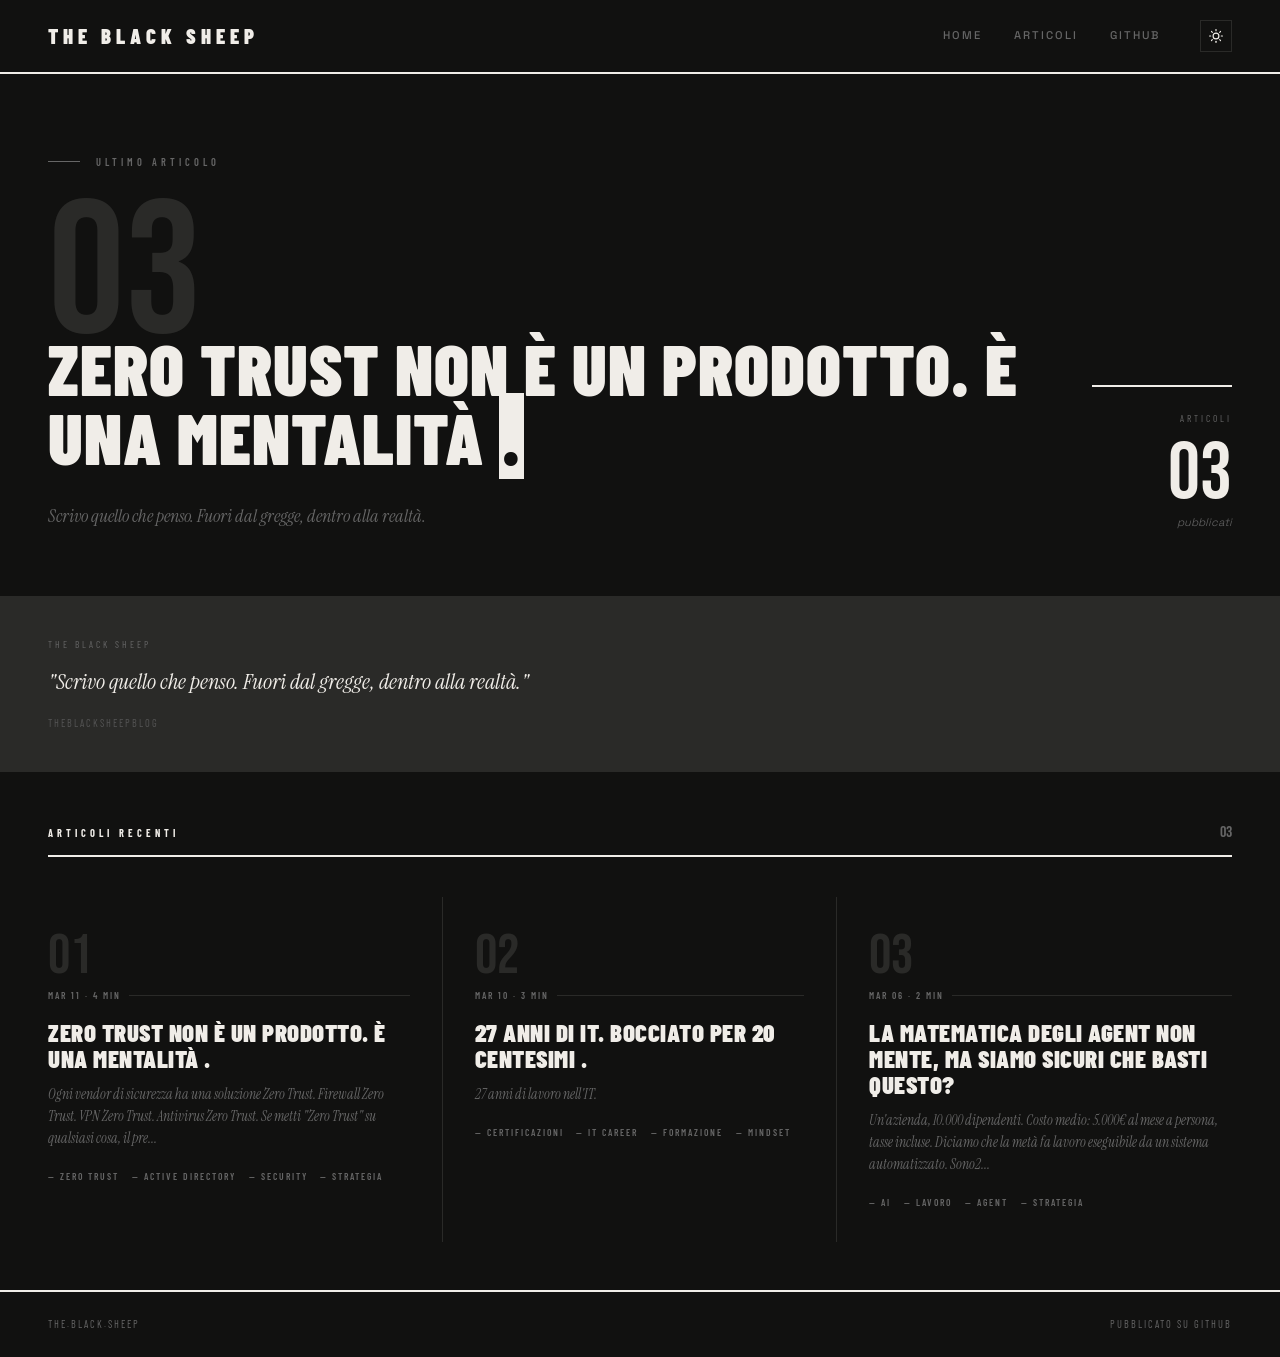
==== index.html @ e0ea6684 "Auto: aggiorna homepage e feed" ====
<!DOCTYPE html>
<html lang="it" data-theme="dark">
<head>
  <script>(function(){var t;try{t=localStorage.getItem('theme')}catch(e){}document.documentElement.dataset.theme=t||'dark'})()</script>
  <meta charset="UTF-8">
  <meta name="viewport" content="width=device-width, initial-scale=1.0">
  <title>The Black Sheep</title>
  <meta name="description" content="Scrivo quello che penso. Fuori dal gregge. IT, sicurezza, AI, lavoro.">
  <meta property="og:type" content="website">
  <meta property="og:site_name" content="The Black Sheep">
  <meta property="og:title" content="The Black Sheep">
  <meta property="og:description" content="Scrivo quello che penso. Fuori dal gregge. IT, sicurezza, AI, lavoro.">
  <meta property="og:image" content="https://theblacksheepblog.github.io/the.black.sheep/assets/favicon.png">
  <meta property="og:url" content="https://theblacksheepblog.github.io/the.black.sheep/">
  <meta name="twitter:card" content="summary_large_image">
  <meta name="twitter:title" content="The Black Sheep">
  <meta name="twitter:description" content="Scrivo quello che penso. Fuori dal gregge.">
  <link rel="icon" type="image/png" href="assets/favicon.png">
  <link rel="alternate" type="application/rss+xml" title="The Black Sheep" href="https://theblacksheepblog.github.io/the.black.sheep/feed.xml">
  <link rel="stylesheet" href="style.css">
</head>
<body>

  <nav>
    <a href="index.html" class="logo">The Black Sheep</a>
    <div class="nav-right">
      <ul class="nav-links">
        <li><a href="index.html">Home</a></li>
        <li><a href="#articoli">Articoli</a></li>
        <li><a href="https://github.com/TheBlackSheepBlog/the.black.sheep" target="_blank">GitHub</a></li>
      </ul>
      <button id="theme-toggle" aria-label="Toggle theme">
        <svg id="theme-icon-dark" viewBox="0 0 24 24"><path d="M21 12.79A9 9 0 1 1 11.21 3 7 7 0 0 0 21 12.79z"/></svg>
        <svg id="theme-icon-light" viewBox="0 0 24 24"><circle cx="12" cy="12" r="5"/><line x1="12" y1="1" x2="12" y2="3"/><line x1="12" y1="21" x2="12" y2="23"/><line x1="4.22" y1="4.22" x2="5.64" y2="5.64"/><line x1="18.36" y1="18.36" x2="19.78" y2="19.78"/><line x1="1" y1="12" x2="3" y2="12"/><line x1="21" y1="12" x2="23" y2="12"/><line x1="4.22" y1="19.78" x2="5.64" y2="18.36"/><line x1="18.36" y1="5.64" x2="19.78" y2="4.22"/></svg>
      </button>
    </div>
  </nav>

  <section class="hero">
    <div>
      <div class="hero-eyebrow">Ultimo articolo</div>
      <span class="hero-number">03</span>
      <h1 class="hero-title">Zero Trust non è un prodotto. È una mentalità <mark>.</mark></h1>
      <p class="hero-desc">Scrivo quello che penso. Fuori dal gregge, dentro alla realtà.</p>
    </div>
    <div class="hero-right">
      <div class="hero-stat-label">Articoli</div>
      <div class="hero-stat-num">03</div>
      <div class="hero-stat-sub">pubblicati</div>
    </div>
  </section>

  <div class="featured">
    <div class="featured-label">The Black Sheep</div>
    <div class="featured-quote">"Scrivo quello che penso. Fuori dal gregge, dentro alla realtà."</div>
    <div class="featured-byline">TheBlackSheepBlog</div>
  </div>

  <section class="section" id="articoli">
    <div class="section-header">
      <div class="section-title">Articoli recenti</div>
      <div class="section-count">03</div>
    </div>
    <div class="grid">
      <a class="card" href="articoli/zero-trust.html">
        <div class="card-num">01</div>
        <div class="card-date">Mar 11 · 4 min</div>
        <h3>Zero Trust non è un prodotto. È una mentalità .</h3>
        <p>Ogni vendor di sicurezza ha una soluzione Zero Trust. Firewall Zero Trust. VPN Zero Trust. Antivirus Zero Trust. Se metti "Zero Trust" su qualsiasi cosa, il pre...</p>
        <div class="tags"><span class="tag">Zero Trust</span><span class="tag">Active Directory</span><span class="tag">Security</span><span class="tag">Strategia</span></div>
      </a>
      <a class="card" href="articoli/ho-fallito-la-certificazione.html">
        <div class="card-num">02</div>
        <div class="card-date">Mar 10 · 3 min</div>
        <h3>27 anni di IT. Bocciato per 20 centesimi .</h3>
        <p>27 anni di lavoro nell'IT.</p>
        <div class="tags"><span class="tag">Certificazioni</span><span class="tag">IT Career</span><span class="tag">Formazione</span><span class="tag">Mindset</span></div>
      </a>
      <a class="card" href="articoli/la-matematica-degli-agent.html">
        <div class="card-num">03</div>
        <div class="card-date">Mar 06 · 2 min</div>
        <h3>La matematica degli agent non mente, ma siamo sicuri che basti questo?</h3>
        <p>Un'azienda, 10.000 dipendenti. Costo medio: 5.000€ al mese a persona, tasse incluse. Diciamo che la metà fa lavoro eseguibile da un sistema automatizzato. Sono2...</p>
        <div class="tags"><span class="tag">AI</span><span class="tag">Lavoro</span><span class="tag">Agent</span><span class="tag">Strategia</span></div>
      </a>
    </div>
  </section>

  <footer>
    <span>the.black.sheep</span>
    <span>pubblicato su <a href="https://github.com/TheBlackSheepBlog/the.black.sheep">github</a></span>
  </footer>

  <script>
    const toggle = document.getElementById('theme-toggle');
    const html = document.documentElement;
    toggle.addEventListener('click', () => {
      const next = html.getAttribute('data-theme') === 'dark' ? 'light' : 'dark';
      html.setAttribute('data-theme', next);
      localStorage.setItem('theme', next);
    });
    const observer = new IntersectionObserver((entries) => {
      entries.forEach((e, i) => {
        if (e.isIntersecting) setTimeout(() => e.target.classList.add('visible'), i * 120);
      });
    }, { threshold: 0.1 });
    document.querySelectorAll('.card').forEach(c => observer.observe(c));
  </script>

</body>
</html>
---- style.css ----
/* ============================================
   THE BLACK SHEEP — style.css
   Stile Editoriale Condensed
   ============================================ */

@import url('https://fonts.googleapis.com/css2?family=Bebas+Neue&family=Barlow+Condensed:wght@300;400;600;700;900&family=Space+Grotesk:wght@300;400;500;700&family=Instrument+Serif:ital@0;1&display=swap');

/* ---- Variables ---- */
:root {
  --bg:         #fafaf8;
  --bg-sec:     #f0ede8;
  --ink:        #1a1a1a;
  --ink-light:  #444;
  --ink-xlight: #d0cdc8;
  --ink-black:  #0d0d0d;
  --font-head:  'Barlow Condensed', sans-serif;
  --font-body:  'Space Grotesk', sans-serif;
  --font-serif: 'Instrument Serif', serif;
  --font-disp:  'Bebas Neue', cursive;
  --transition: 0.2s ease;
}

[data-theme="dark"] {
  --bg:         #111110;
  --bg-sec:     #1a1a18;
  --ink:        #f0ede8;
  --ink-light:  #666;
  --ink-xlight: #2a2a28;
  --ink-black:  #f0ede8;
}

/* ---- Reset ---- */
*, *::before, *::after { box-sizing: border-box; margin: 0; padding: 0; }
html { scroll-behavior: smooth; }

body {
  background: var(--bg);
  color: var(--ink);
  font-family: var(--font-body);
  font-size: 16px;
  line-height: 1.6;
  transition: background var(--transition), color var(--transition);
}

a { text-decoration: none; color: inherit; }
img { max-width: 100%; display: block; }

/* ============================================
   NAV
   ============================================ */
nav {
  display: flex;
  justify-content: space-between;
  align-items: center;
  padding: 1.2rem 3rem;
  border-bottom: 2px solid var(--ink);
  position: sticky;
  top: 0;
  background: var(--bg);
  z-index: 100;
  transition: background var(--transition), border-color var(--transition);
}

.logo {
  font-family: var(--font-head);
  font-size: 1.3rem;
  font-weight: 900;
  letter-spacing: 5px;
  text-transform: uppercase;
  color: var(--ink);
}

.nav-right {
  display: flex;
  align-items: center;
  gap: 2.5rem;
}

.nav-links {
  display: flex;
  gap: 2rem;
  list-style: none;
  font-size: 0.7rem;
  font-weight: 500;
  letter-spacing: 2px;
  text-transform: uppercase;
  color: var(--ink-light);
}

.nav-links a:hover { color: var(--ink); }

/* Theme toggle */
#theme-toggle {
  background: none;
  border: 1px solid var(--ink-xlight);
  cursor: pointer;
  padding: 0.4rem;
  display: flex;
  align-items: center;
  justify-content: center;
  width: 32px;
  height: 32px;
  transition: border-color var(--transition);
}

#theme-toggle:hover { border-color: var(--ink); }

#theme-toggle svg {
  width: 14px;
  height: 14px;
  stroke: var(--ink);
  fill: none;
  stroke-width: 2;
  stroke-linecap: round;
  stroke-linejoin: round;
}

[data-theme="dark"]  #theme-icon-dark  { display: none; }
[data-theme="light"] #theme-icon-light { display: none; }

/* ============================================
   HERO (homepage)
   ============================================ */
.hero {
  padding: 5rem 3rem 4rem;
  border-bottom: 1px solid var(--ink-xlight);
  display: grid;
  grid-template-columns: 1fr auto;
  gap: 4rem;
  align-items: end;
}

.hero-eyebrow {
  font-family: var(--font-head);
  font-size: 0.65rem;
  font-weight: 600;
  letter-spacing: 4px;
  text-transform: uppercase;
  color: var(--ink-light);
  margin-bottom: 1.5rem;
  display: flex;
  align-items: center;
  gap: 1rem;
}

.hero-eyebrow::before {
  content: '';
  display: block;
  width: 2rem;
  height: 1px;
  background: var(--ink-light);
}

.hero-number {
  font-family: var(--font-disp);
  font-size: 12rem;
  line-height: 0.85;
  color: var(--ink-xlight);
  margin-bottom: -1.5rem;
  display: block;
  user-select: none;
}

.hero-title {
  font-family: var(--font-head);
  font-size: 4.5rem;
  font-weight: 900;
  line-height: 0.95;
  text-transform: uppercase;
  letter-spacing: 1px;
  margin-bottom: 2rem;
}

.hero-title mark {
  background: var(--ink);
  color: var(--bg);
  padding: 0 0.2rem;
}

.hero-desc {
  font-family: var(--font-serif);
  font-style: italic;
  font-size: 1.1rem;
  color: var(--ink-light);
  line-height: 1.7;
  max-width: 480px;
}

.hero-right {
  text-align: right;
  border-top: 2px solid var(--ink);
  padding-top: 1.5rem;
  min-width: 140px;
}

.hero-stat-label {
  font-family: var(--font-head);
  font-size: 0.6rem;
  letter-spacing: 3px;
  text-transform: uppercase;
  color: var(--ink-light);
  margin-bottom: 0.5rem;
}

.hero-stat-num {
  font-family: var(--font-disp);
  font-size: 5rem;
  line-height: 1;
}

.hero-stat-sub {
  font-size: 0.7rem;
  font-weight: 300;
  color: var(--ink-light);
  font-style: italic;
}

/* ============================================
   FEATURED STRIP
   ============================================ */
.featured {
  background: var(--ink-black);
  color: var(--bg);
  padding: 2.5rem 3rem;
}

[data-theme="dark"] .featured {
  background: var(--ink-xlight);
  color: var(--ink);
}

.featured-label {
  font-family: var(--font-head);
  font-size: 0.6rem;
  letter-spacing: 3px;
  text-transform: uppercase;
  color: #666;
  margin-bottom: 0.8rem;
}

.featured-quote {
  font-family: var(--font-serif);
  font-style: italic;
  font-size: 1.4rem;
  line-height: 1.5;
  max-width: 600px;
}

.featured-byline {
  font-family: var(--font-head);
  font-size: 0.65rem;
  letter-spacing: 2px;
  text-transform: uppercase;
  color: #555;
  margin-top: 1rem;
}

/* ============================================
   SECTION / GRID / CARDS
   ============================================ */
.section {
  padding: 3rem;
}

.section-header {
  display: flex;
  justify-content: space-between;
  align-items: baseline;
  border-bottom: 2px solid var(--ink);
  padding-bottom: 0.6rem;
  margin-bottom: 2.5rem;
}

.section-title {
  font-family: var(--font-head);
  font-size: 0.65rem;
  font-weight: 700;
  letter-spacing: 4px;
  text-transform: uppercase;
}

.section-count {
  font-family: var(--font-disp);
  font-size: 1rem;
  color: var(--ink-light);
}

.grid {
  display: grid;
  grid-template-columns: repeat(3, 1fr);
}

.card {
  padding: 2rem 2rem 2rem 0;
  border-right: 1px solid var(--ink-xlight);
  display: block;
  transition: background var(--transition);
  opacity: 0;
  transform: translateY(16px);
  transition: opacity 0.4s ease, transform 0.4s ease, background 0.2s;
}

.card.visible {
  opacity: 1;
  transform: translateY(0);
}

.card:first-child { padding-left: 0; }
.card:last-child { border-right: none; padding-right: 0; }
.card:not(:first-child) { padding-left: 2rem; }
.card:hover { background: var(--bg-sec); }

.card-num {
  font-family: var(--font-disp);
  font-size: 3.5rem;
  line-height: 1;
  color: var(--ink-xlight);
  margin-bottom: 0.2rem;
  user-select: none;
}

.card-date {
  font-family: var(--font-head);
  font-size: 0.6rem;
  font-weight: 600;
  letter-spacing: 2px;
  text-transform: uppercase;
  color: var(--ink-light);
  margin-bottom: 1rem;
  display: flex;
  align-items: center;
  gap: 0.5rem;
}

.card-date::after {
  content: '';
  flex: 1;
  height: 1px;
  background: var(--ink-xlight);
}

.card h3 {
  font-family: var(--font-head);
  font-size: 1.55rem;
  font-weight: 900;
  text-transform: uppercase;
  letter-spacing: 0.5px;
  line-height: 1.05;
  color: var(--ink);
  margin-bottom: 0.8rem;
}

.card p {
  font-family: var(--font-serif);
  font-style: italic;
  font-size: 0.85rem;
  color: var(--ink-light);
  line-height: 1.6;
  margin-bottom: 1.2rem;
}

.tags {
  display: flex;
  flex-wrap: wrap;
  gap: 0.8rem;
}

.tag {
  font-family: var(--font-head);
  font-size: 0.6rem;
  font-weight: 600;
  letter-spacing: 2px;
  text-transform: uppercase;
  color: var(--ink-light);
}

.tag::before { content: '— '; }

/* ============================================
   ARTICLE PAGE
   ============================================ */
.article-header {
  padding: 5rem 3rem 3rem;
  border-bottom: 1px solid var(--ink-xlight);
  max-width: 860px;
  margin: 0 auto;
}

.article-meta {
  font-family: var(--font-head);
  font-size: 0.6rem;
  letter-spacing: 3px;
  text-transform: uppercase;
  color: var(--ink-light);
  margin-bottom: 1.5rem;
  display: flex;
  align-items: center;
  gap: 1rem;
}

.article-meta::before {
  content: '';
  display: block;
  width: 2rem;
  height: 1px;
  background: var(--ink-light);
}

.article-page-title {
  font-family: var(--font-head);
  font-size: 3.8rem;
  font-weight: 900;
  line-height: 0.95;
  text-transform: uppercase;
  letter-spacing: 1px;
  margin-bottom: 1.5rem;
}

.article-page-title .accent {
  background: var(--ink);
  color: var(--bg);
  padding: 0 0.2rem;
}

.article-cover {
  width: 100%;
  max-height: 420px;
  object-fit: cover;
  border-top: 1px solid var(--ink-xlight);
  border-bottom: 1px solid var(--ink-xlight);
}

.article-content {
  max-width: 680px;
  margin: 0 auto;
  padding: 3rem 3rem 5rem;
}

.article-content p {
  font-family: var(--font-serif);
  font-size: 1.05rem;
  line-height: 1.85;
  color: var(--ink);
  margin-bottom: 1.4rem;
}

.article-content h2 {
  font-family: var(--font-head);
  font-size: 1.8rem;
  font-weight: 900;
  text-transform: uppercase;
  letter-spacing: 1px;
  border-top: 2px solid var(--ink);
  padding-top: 1.5rem;
  margin: 3rem 0 1.2rem;
}

.article-content h3 {
  font-family: var(--font-head);
  font-size: 1.1rem;
  font-weight: 700;
  text-transform: uppercase;
  letter-spacing: 1px;
  color: var(--ink-light);
  margin: 2rem 0 0.8rem;
}

.article-content blockquote {
  font-family: var(--font-serif);
  font-style: italic;
  font-size: 1.3rem;
  line-height: 1.5;
  border-left: 3px solid var(--ink);
  padding: 0.5rem 0 0.5rem 1.5rem;
  margin: 2rem 0;
  color: var(--ink);
}

.article-content code {
  font-family: 'Courier New', monospace;
  font-size: 0.82rem;
  background: var(--bg-sec);
  padding: 0.1rem 0.4rem;
  border: 1px solid var(--ink-xlight);
}

.article-content pre {
  background: var(--ink-black);
  color: #f0ede8;
  padding: 1.5rem;
  overflow-x: auto;
  margin: 1.5rem 0;
  font-size: 0.8rem;
  line-height: 1.7;
  border-left: 3px solid var(--ink);
}

[data-theme="dark"] .article-content pre {
  background: #0a0a09;
  border-color: var(--ink-xlight);
}

.article-content pre code {
  background: none;
  border: none;
  padding: 0;
  color: inherit;
}

.article-content ul, .article-content ol {
  padding-left: 1.5rem;
  margin-bottom: 1.4rem;
}

.article-content li {
  font-family: var(--font-serif);
  font-size: 1rem;
  line-height: 1.8;
  margin-bottom: 0.4rem;
}

/* ============================================
   BOXES
   ============================================ */
.insight-box {
  border: 1px solid var(--ink-xlight);
  border-left: 3px solid var(--ink);
  padding: 1.2rem 1.5rem;
  margin: 1.5rem 0;
  background: var(--bg-sec);
}

.insight-box p { margin: 0; font-style: normal !important; }

.warning-box {
  border: 1px solid var(--ink-xlight);
  border-left: 3px solid #c0392b;
  padding: 1.2rem 1.5rem;
  margin: 1.5rem 0;
  background: var(--bg-sec);
}

.warning-box p { margin: 0; font-style: normal !important; }

.conclusion-box {
  border-top: 2px solid var(--ink);
  border-bottom: 2px solid var(--ink);
  padding: 2rem 0;
  margin: 3rem 0;
  text-align: center;
}

.conclusion-box .quote {
  font-family: var(--font-head);
  font-size: 1.8rem;
  font-weight: 900;
  text-transform: uppercase;
  letter-spacing: 1px;
  line-height: 1.1;
}

/* ============================================
   EXTRA COMPONENTS
   ============================================ */

/* Stats Row */
.stats-row {
  display: grid;
  grid-template-columns: repeat(auto-fit, minmax(130px, 1fr));
  gap: 0;
  border: 1px solid var(--ink-xlight);
  margin: 2rem 0;
}

.stat-card {
  padding: 1.5rem 1.2rem;
  text-align: center;
  border-right: 1px solid var(--ink-xlight);
}

.stat-card:last-child { border-right: none; }

.stat-number {
  font-family: var(--font-disp);
  font-size: 2.5rem;
  line-height: 1;
  color: var(--ink);
}

.stat-label {
  font-family: var(--font-head);
  font-size: 0.6rem;
  letter-spacing: 2px;
  text-transform: uppercase;
  color: var(--ink-light);
  margin-top: 0.4rem;
}

/* Pipeline Steps */
.pipeline-steps {
  display: grid;
  grid-template-columns: repeat(auto-fit, minmax(150px, 1fr));
  gap: 1px;
  background: var(--ink-xlight);
  border: 1px solid var(--ink-xlight);
  margin: 1.5rem 0;
}

.pipeline-step {
  background: var(--bg);
  padding: 1.5rem 1.2rem;
  text-align: center;
}

.step-num {
  font-family: var(--font-disp);
  font-size: 2.5rem;
  line-height: 1;
  color: var(--ink-xlight);
}

.step-name {
  font-family: var(--font-head);
  font-size: 0.9rem;
  font-weight: 700;
  text-transform: uppercase;
  letter-spacing: 1px;
  margin-top: 0.5rem;
  color: var(--ink);
}

.step-detail {
  font-size: 0.78rem;
  color: var(--ink-light);
  margin-top: 0.4rem;
  line-height: 1.5;
  font-family: var(--font-serif);
  font-style: italic;
}

/* Strategy Table */
.strategy-table {
  width: 100%;
  border-collapse: collapse;
  font-size: 0.85rem;
  margin: 1.5rem 0;
  border: 1px solid var(--ink-xlight);
}

.strategy-table th {
  background: var(--ink);
  color: var(--bg);
  padding: 0.8rem 1rem;
  text-align: left;
  font-family: var(--font-head);
  font-size: 0.65rem;
  text-transform: uppercase;
  letter-spacing: 3px;
  font-weight: 700;
}

.strategy-table td {
  padding: 0.8rem 1rem;
  border-bottom: 1px solid var(--ink-xlight);
  line-height: 1.5;
  font-family: var(--font-serif);
}

.strategy-table tr:hover td { background: var(--bg-sec); }

/* Two Cols */
.two-cols {
  display: grid;
  grid-template-columns: 1fr 1fr;
  gap: 0;
  border: 1px solid var(--ink-xlight);
  margin: 1.5rem 0;
}

.col-side { padding: 1.5rem; }
.col-left { border-right: 1px solid var(--ink-xlight); }

.col-side-title {
  font-family: var(--font-head);
  font-size: 0.7rem;
  font-weight: 700;
  text-transform: uppercase;
  letter-spacing: 2px;
  margin-bottom: 1rem;
  padding-bottom: 0.5rem;
  border-bottom: 1px solid var(--ink-xlight);
}

.col-side p {
  font-family: var(--font-serif) !important;
  font-size: 0.88rem !important;
  line-height: 1.7 !important;
  margin: 0.4rem 0 !important;
}

/* Code Block */
.code-block {
  background: #0d0d0d;
  border: 1px solid var(--ink-xlight);
  border-left: 3px solid var(--ink);
  margin: 1.5rem 0;
  overflow-x: auto;
  font-family: 'Courier New', monospace;
  font-size: 0.78rem;
  line-height: 1.7;
  color: #c8c8d8;
  position: relative;
}

.code-block::before {
  content: attr(data-lang);
  position: absolute;
  top: 0.5rem;
  right: 0.8rem;
  font-size: 0.6rem;
  color: #555;
  text-transform: uppercase;
  letter-spacing: 2px;
  font-family: 'Barlow Condensed', sans-serif;
}

.code-block table { border-collapse: collapse; width: 100%; }
.code-block td { padding: 0; vertical-align: top; border: none; }
.code-block td:hover { background: none; }
.code-block .ln {
  width: 3em;
  padding: 0.2em 0.8em;
  text-align: right;
  color: #333;
  user-select: none;
  border-right: 1px solid #1a1a1a;
  background: #080808;
  font-size: 0.7rem;
}
.code-block .code { padding: 0.2em 0 0.2em 1em; white-space: pre; }
.code-block .code-wrap { padding: 0.8rem 0; }

/* syntax */
.ck { color: #888; }
.cs { color: #d4d4d4; }
.cn { color: #aaa; }
.cc { color: #444; }
.cf { color: #bbb; }
.cv { color: #ccc; }

/* Section Number */
.section-number {
  display: block;
  font-family: var(--font-head);
  font-size: 0.6rem;
  letter-spacing: 3px;
  text-transform: uppercase;
  color: var(--ink-light);
  margin-bottom: 1rem;
}

/* Fade in */
.fade-in {
  opacity: 0;
  transform: translateY(12px);
  transition: opacity 0.5s ease, transform 0.5s ease;
}
.fade-in.visible { opacity: 1; transform: translateY(0); }

/* ============================================
   FOOTER
   ============================================ */
footer {
  border-top: 2px solid var(--ink);
  padding: 1.5rem 3rem;
  display: flex;
  justify-content: space-between;
  align-items: center;
  font-family: var(--font-head);
  font-size: 0.65rem;
  letter-spacing: 2px;
  text-transform: uppercase;
  color: var(--ink-light);
}

footer a { color: var(--ink-light); }
footer a:hover { color: var(--ink); }

/* ============================================
   RESPONSIVE
   ============================================ */
@media (max-width: 900px) {
  nav, .section, footer { padding: 1.2rem 1.5rem; }
  .hero { padding: 3rem 1.5rem 2rem; grid-template-columns: 1fr; gap: 2rem; }
  .hero-number { font-size: 6rem; }
  .hero-title { font-size: 2.8rem; }
  .hero-right { display: none; }
  .featured { padding: 2rem 1.5rem; }
  .grid { grid-template-columns: 1fr; }
  .card { border-right: none; border-bottom: 1px solid var(--ink-xlight); padding: 1.5rem 0 !important; }
  .article-header { padding: 3rem 1.5rem 2rem; }
  .article-page-title { font-size: 2.4rem; }
  .article-content { padding: 2rem 1.5rem 4rem; }
  .two-cols { grid-template-columns: 1fr; }
  .col-left { border-right: none; border-bottom: 1px solid var(--ink-xlight); }
  .pipeline-steps { grid-template-columns: 1fr 1fr; }
  .stats-row { grid-template-columns: 1fr 1fr; }
}
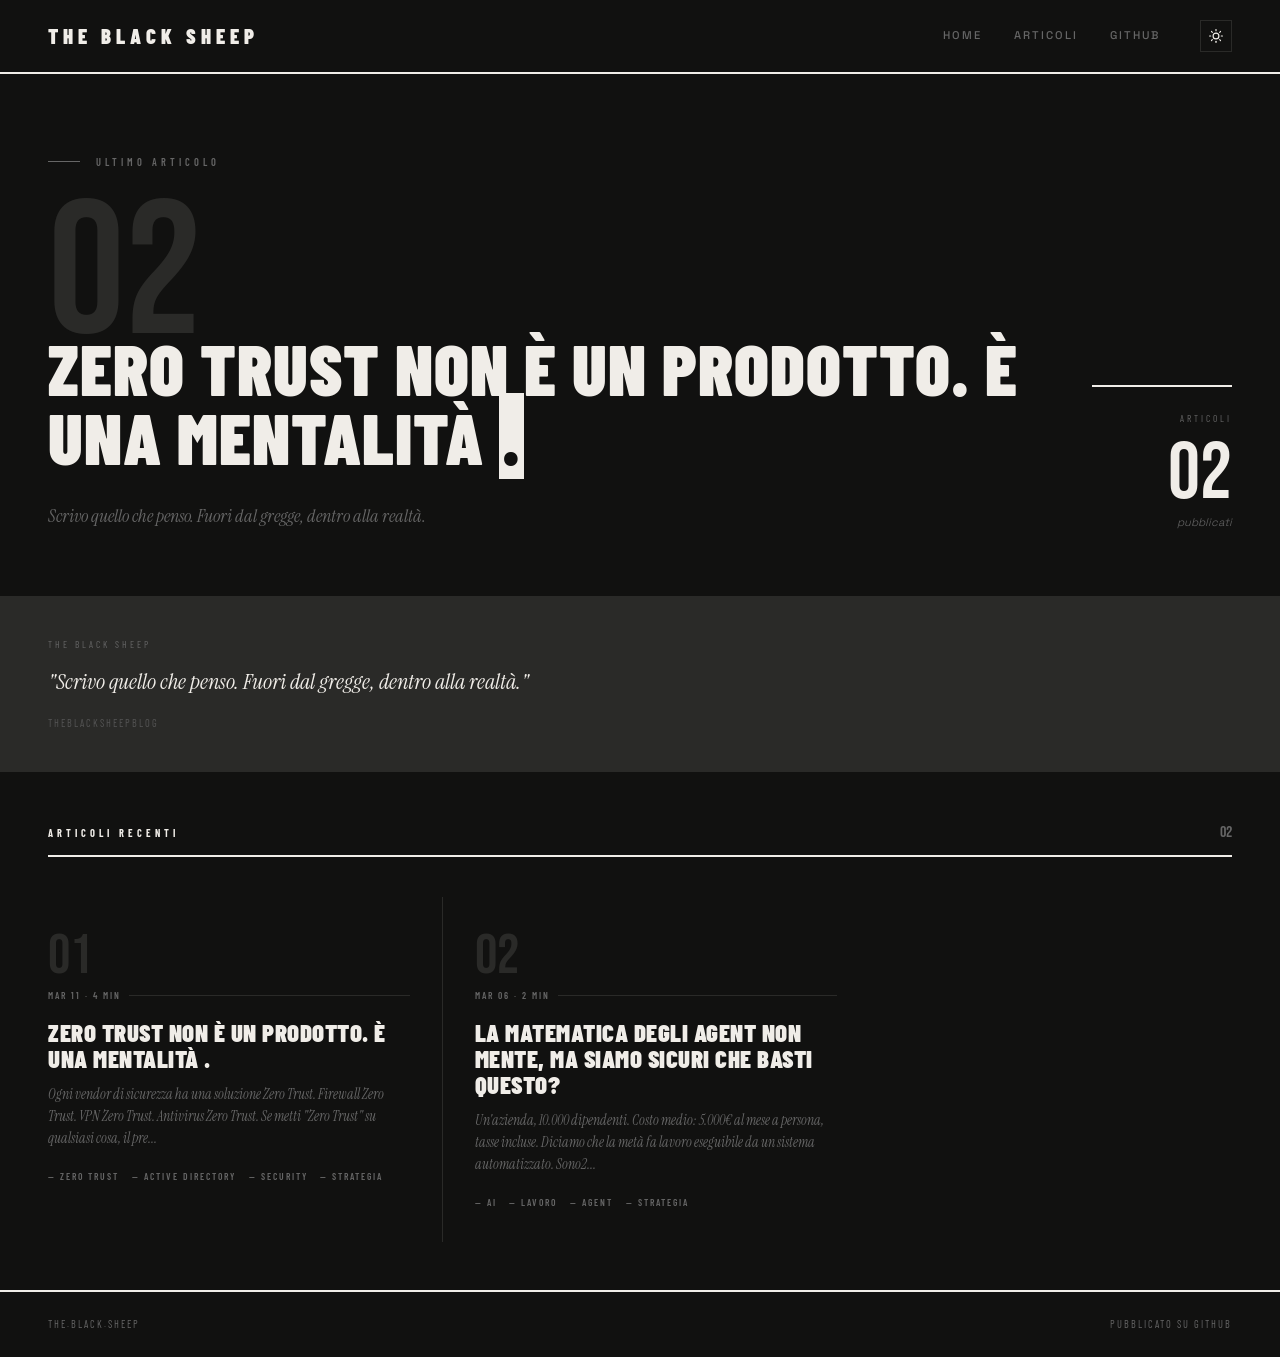
==== commit df4b9467: "Auto: aggiorna homepage e feed" ====
--- a/index.html
+++ b/index.html
@@ -39,13 +39,13 @@
   <section class="hero">
     <div>
       <div class="hero-eyebrow">Ultimo articolo</div>
-      <span class="hero-number">03</span>
+      <span class="hero-number">02</span>
       <h1 class="hero-title">Zero Trust non è un prodotto. È una mentalità <mark>.</mark></h1>
       <p class="hero-desc">Scrivo quello che penso. Fuori dal gregge, dentro alla realtà.</p>
     </div>
     <div class="hero-right">
       <div class="hero-stat-label">Articoli</div>
-      <div class="hero-stat-num">03</div>
+      <div class="hero-stat-num">02</div>
       <div class="hero-stat-sub">pubblicati</div>
     </div>
   </section>
@@ -59,7 +59,7 @@
   <section class="section" id="articoli">
     <div class="section-header">
       <div class="section-title">Articoli recenti</div>
-      <div class="section-count">03</div>
+      <div class="section-count">02</div>
     </div>
     <div class="grid">
       <a class="card" href="articoli/zero-trust.html">
@@ -69,15 +69,8 @@
         <p>Ogni vendor di sicurezza ha una soluzione Zero Trust. Firewall Zero Trust. VPN Zero Trust. Antivirus Zero Trust. Se metti "Zero Trust" su qualsiasi cosa, il pre...</p>
         <div class="tags"><span class="tag">Zero Trust</span><span class="tag">Active Directory</span><span class="tag">Security</span><span class="tag">Strategia</span></div>
       </a>
-      <a class="card" href="articoli/ho-fallito-la-certificazione.html">
+      <a class="card" href="articoli/la-matematica-degli-agent.html">
         <div class="card-num">02</div>
-        <div class="card-date">Mar 10 · 3 min</div>
-        <h3>27 anni di IT. Bocciato per 20 centesimi .</h3>
-        <p>27 anni di lavoro nell'IT.</p>
-        <div class="tags"><span class="tag">Certificazioni</span><span class="tag">IT Career</span><span class="tag">Formazione</span><span class="tag">Mindset</span></div>
-      </a>
-      <a class="card" href="articoli/la-matematica-degli-agent.html">
-        <div class="card-num">03</div>
         <div class="card-date">Mar 06 · 2 min</div>
         <h3>La matematica degli agent non mente, ma siamo sicuri che basti questo?</h3>
         <p>Un'azienda, 10.000 dipendenti. Costo medio: 5.000€ al mese a persona, tasse incluse. Diciamo che la metà fa lavoro eseguibile da un sistema automatizzato. Sono2...</p>
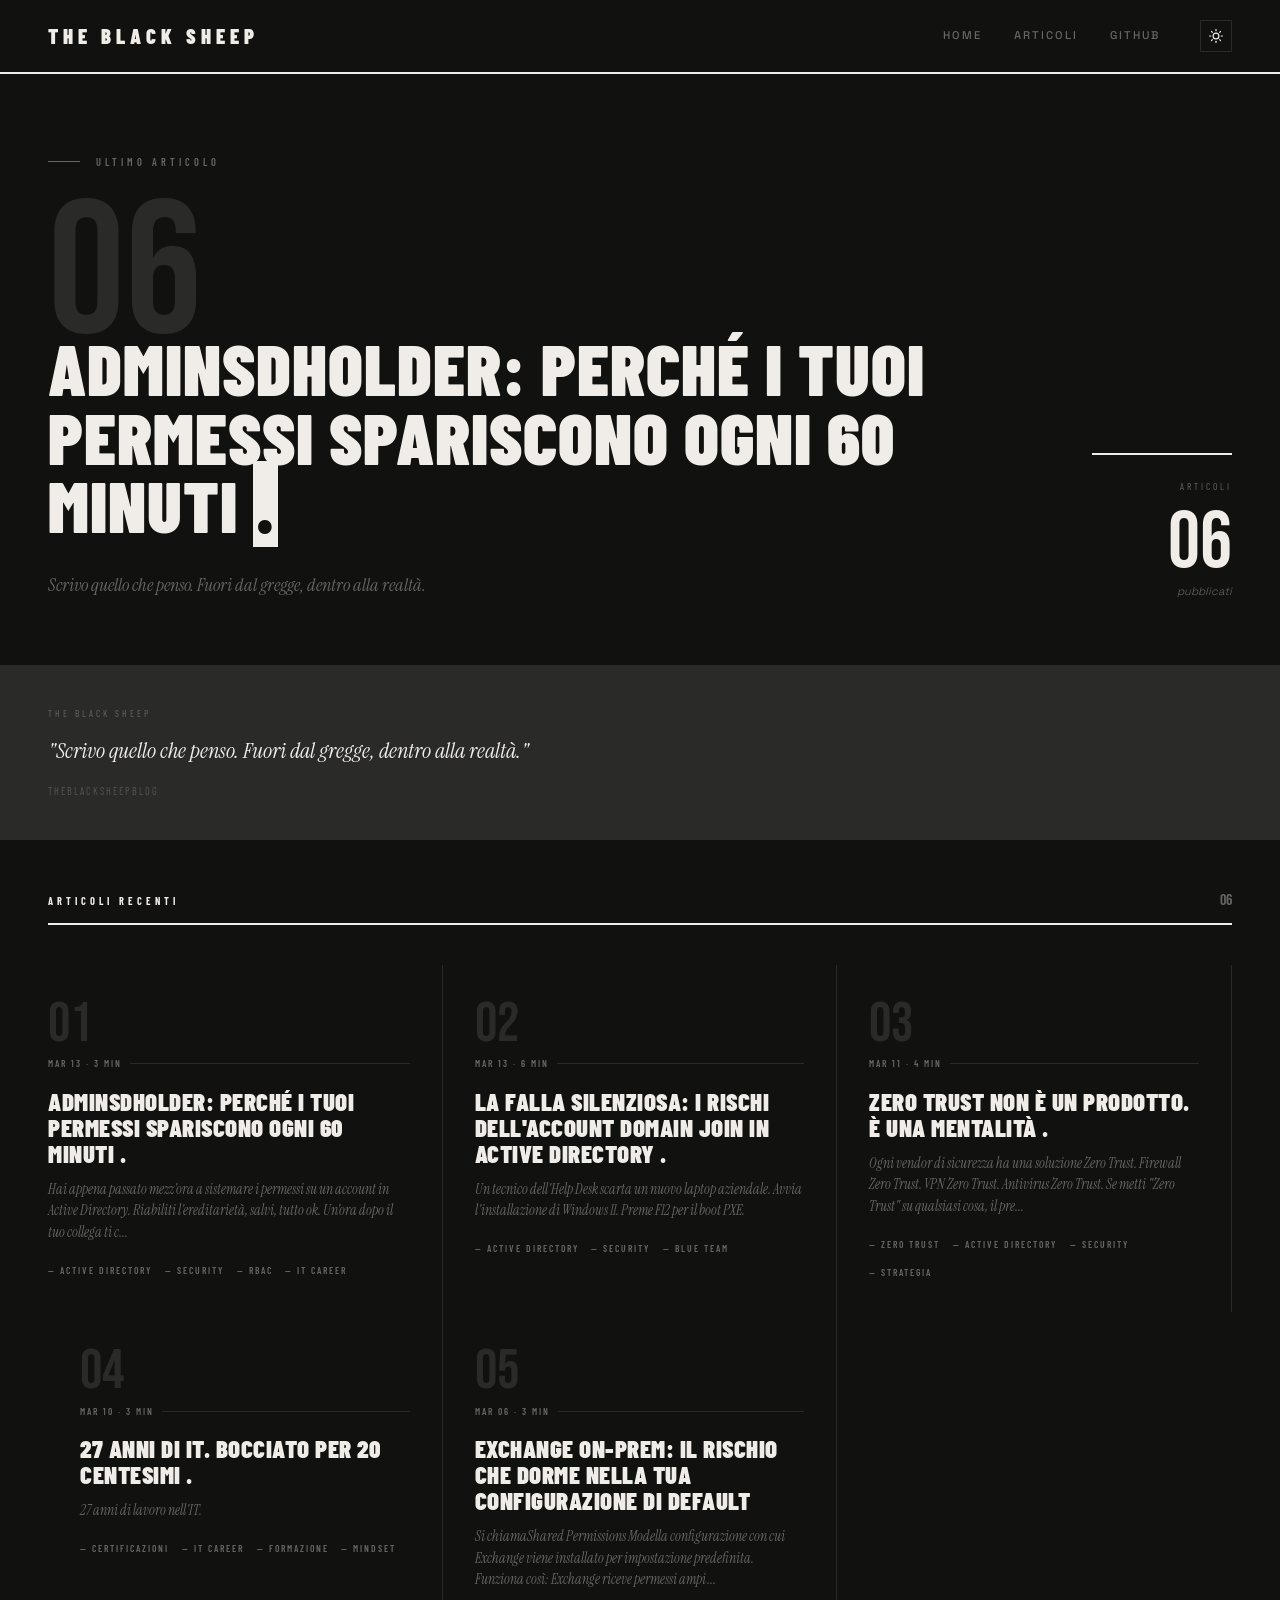
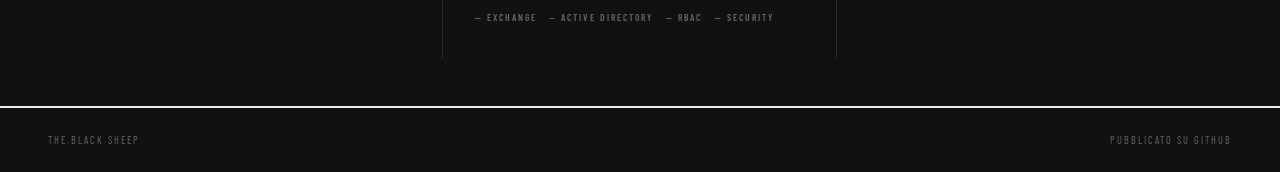
==== commit f9c0daea: "Auto: aggiorna homepage e feed" ====
--- a/index.html
+++ b/index.html
@@ -39,13 +39,13 @@
   <section class="hero">
     <div>
       <div class="hero-eyebrow">Ultimo articolo</div>
-      <span class="hero-number">02</span>
-      <h1 class="hero-title">Zero Trust non è un prodotto. È una mentalità <mark>.</mark></h1>
+      <span class="hero-number">06</span>
+      <h1 class="hero-title">AdminSDHolder: perché i tuoi permessi spariscono ogni 60 minuti <mark>.</mark></h1>
       <p class="hero-desc">Scrivo quello che penso. Fuori dal gregge, dentro alla realtà.</p>
     </div>
     <div class="hero-right">
       <div class="hero-stat-label">Articoli</div>
-      <div class="hero-stat-num">02</div>
+      <div class="hero-stat-num">06</div>
       <div class="hero-stat-sub">pubblicati</div>
     </div>
   </section>
@@ -59,18 +59,46 @@
   <section class="section" id="articoli">
     <div class="section-header">
       <div class="section-title">Articoli recenti</div>
-      <div class="section-count">02</div>
+      <div class="section-count">06</div>
     </div>
     <div class="grid">
+      <a class="card" href="articoli/adminsdholder.html">
+        <div class="card-num">01</div>
+        <div class="card-date">Mar 13 · 3 min</div>
+        <h3>AdminSDHolder: perché i tuoi permessi spariscono ogni 60 minuti .</h3>
+        <p>Hai appena passato mezz'ora a sistemare i permessi su un account in Active Directory. Riabiliti l'ereditarietà, salvi, tutto ok. Un'ora dopo il tuo collega ti c...</p>
+        <div class="tags"><span class="tag">Active Directory</span><span class="tag">Security</span><span class="tag">RBAC</span><span class="tag">IT Career</span></div>
+      </a>
+      <a class="card" href="articoli/domain-join-risks.html">
+        <div class="card-num">02</div>
+        <div class="card-date">Mar 13 · 6 min</div>
+        <h3>La falla silenziosa: i rischi dell'account Domain Join in Active Directory .</h3>
+        <p>Un tecnico dell'Help Desk scarta un nuovo laptop aziendale. Avvia l'installazione di Windows 11. Preme F12 per il boot PXE.</p>
+        <div class="tags"><span class="tag">Active Directory</span><span class="tag">Security</span><span class="tag">Blue Team</span></div>
+      </a>
       <a class="card" href="articoli/zero-trust.html">
-        <div class="card-num">01</div>
+        <div class="card-num">03</div>
         <div class="card-date">Mar 11 · 4 min</div>
         <h3>Zero Trust non è un prodotto. È una mentalità .</h3>
         <p>Ogni vendor di sicurezza ha una soluzione Zero Trust. Firewall Zero Trust. VPN Zero Trust. Antivirus Zero Trust. Se metti "Zero Trust" su qualsiasi cosa, il pre...</p>
         <div class="tags"><span class="tag">Zero Trust</span><span class="tag">Active Directory</span><span class="tag">Security</span><span class="tag">Strategia</span></div>
       </a>
+      <a class="card" href="articoli/ho-fallito-la-certificazione.html">
+        <div class="card-num">04</div>
+        <div class="card-date">Mar 10 · 3 min</div>
+        <h3>27 anni di IT. Bocciato per 20 centesimi .</h3>
+        <p>27 anni di lavoro nell'IT.</p>
+        <div class="tags"><span class="tag">Certificazioni</span><span class="tag">IT Career</span><span class="tag">Formazione</span><span class="tag">Mindset</span></div>
+      </a>
+      <a class="card" href="articoli/exchange-split-permissions.html">
+        <div class="card-num">05</div>
+        <div class="card-date">Mar 06 · 3 min</div>
+        <h3>Exchange on-prem: il rischio che dorme nella tua configurazione di default</h3>
+        <p>Si chiamaShared Permissions Modella configurazione con cui Exchange viene installato per impostazione predefinita. Funziona così: Exchange riceve permessi ampi ...</p>
+        <div class="tags"><span class="tag">Exchange</span><span class="tag">Active Directory</span><span class="tag">RBAC</span><span class="tag">Security</span></div>
+      </a>
       <a class="card" href="articoli/la-matematica-degli-agent.html">
-        <div class="card-num">02</div>
+        <div class="card-num">06</div>
         <div class="card-date">Mar 06 · 2 min</div>
         <h3>La matematica degli agent non mente, ma siamo sicuri che basti questo?</h3>
         <p>Un'azienda, 10.000 dipendenti. Costo medio: 5.000€ al mese a persona, tasse incluse. Diciamo che la metà fa lavoro eseguibile da un sistema automatizzato. Sono2...</p>
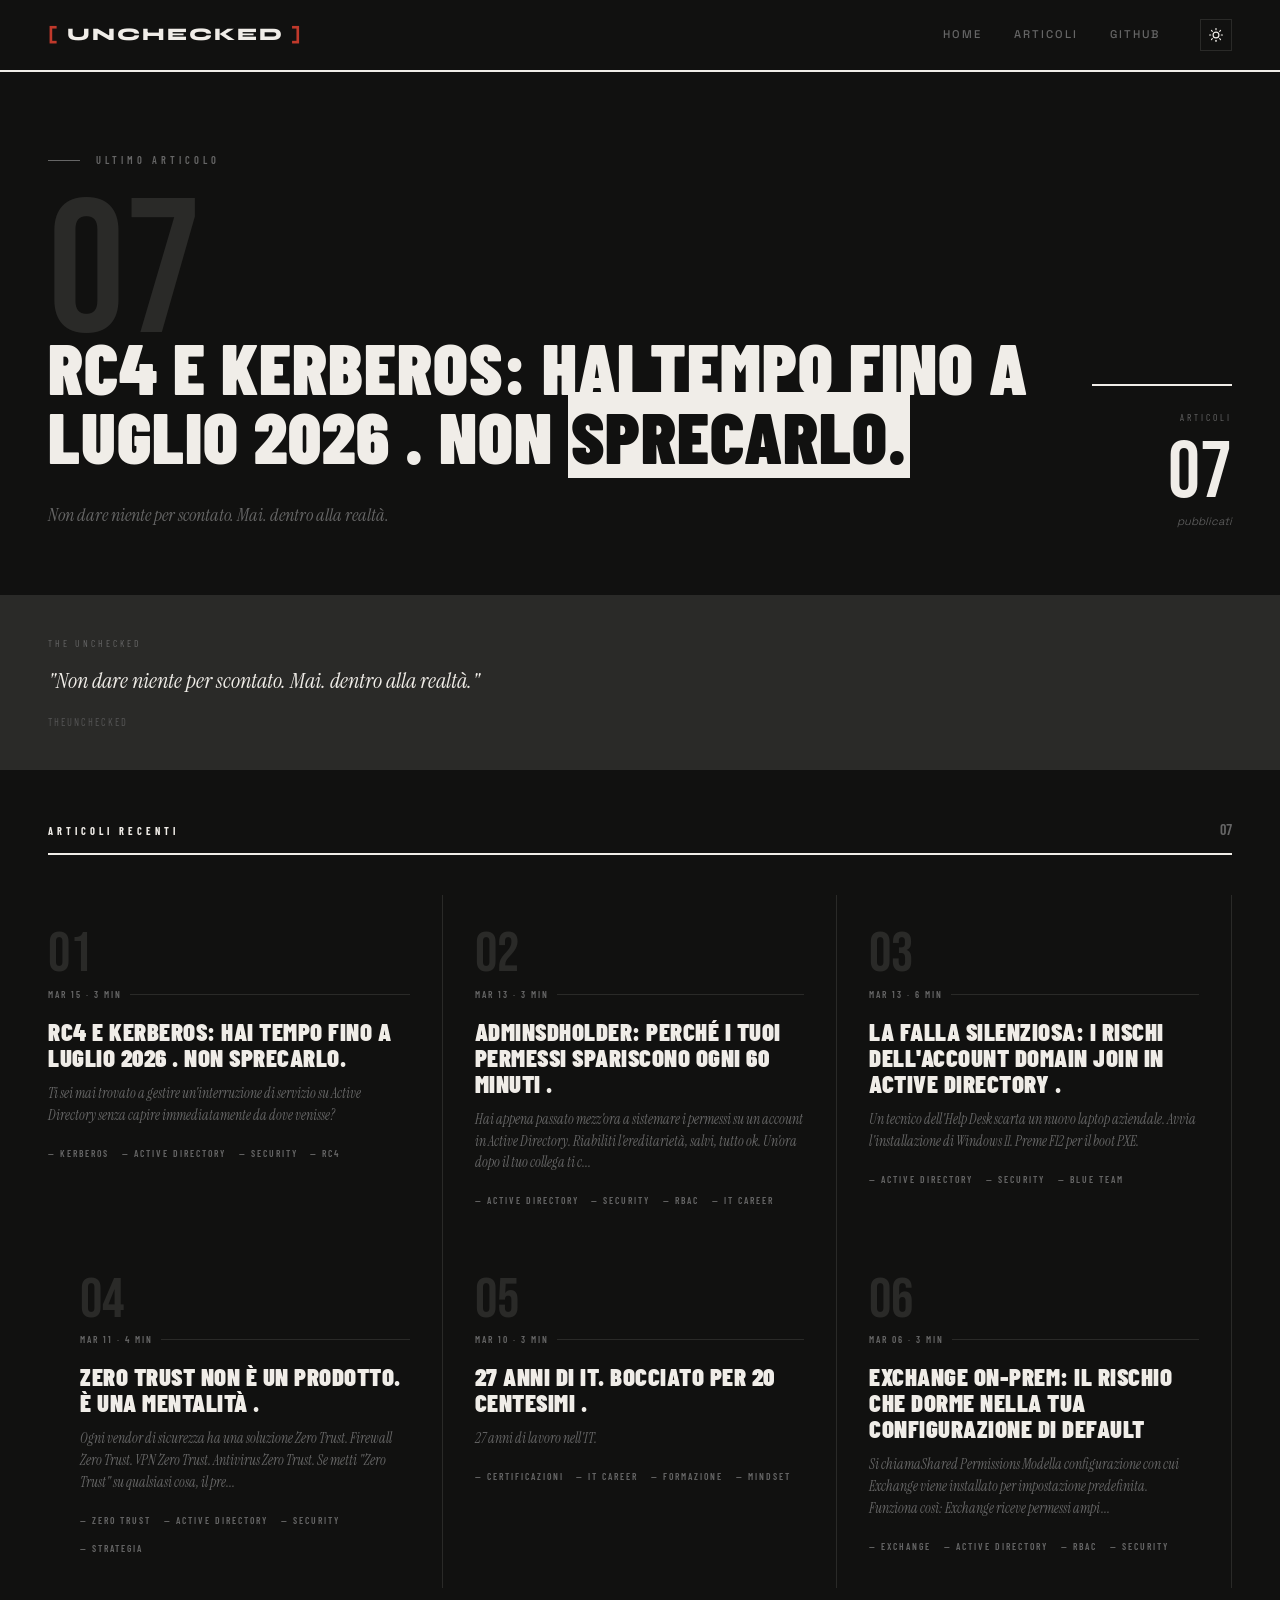
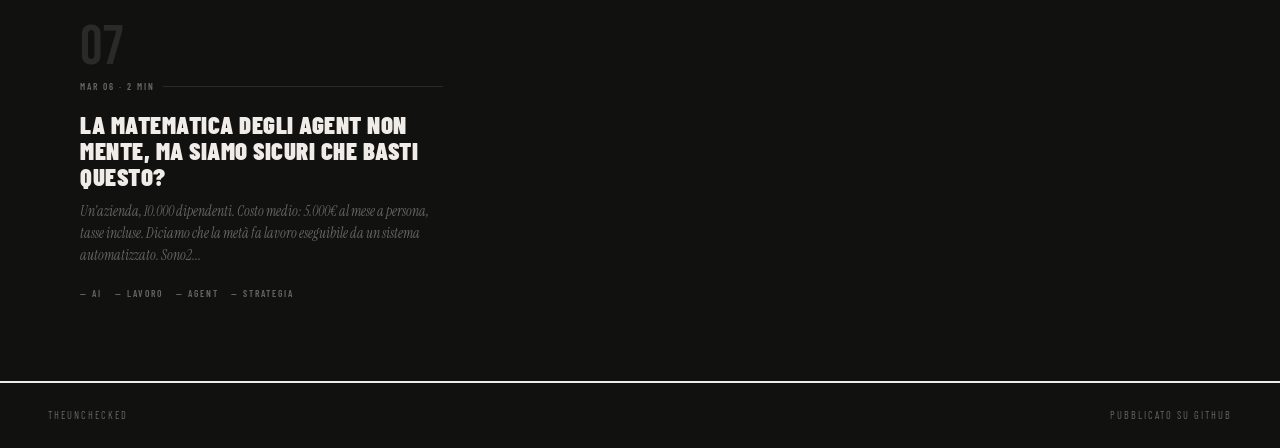
==== commit e28ff704: "Auto: aggiorna homepage e feed" ====
--- a/index.html
+++ b/index.html
@@ -4,30 +4,30 @@
   <script>(function(){var t;try{t=localStorage.getItem('theme')}catch(e){}document.documentElement.dataset.theme=t||'dark'})()</script>
   <meta charset="UTF-8">
   <meta name="viewport" content="width=device-width, initial-scale=1.0">
-  <title>The Black Sheep</title>
-  <meta name="description" content="Scrivo quello che penso. Fuori dal gregge. IT, sicurezza, AI, lavoro.">
+  <title>The Unchecked</title>
+  <meta name="description" content="Non dare niente per scontato. Mai. IT, sicurezza, AI, lavoro.">
   <meta property="og:type" content="website">
-  <meta property="og:site_name" content="The Black Sheep">
-  <meta property="og:title" content="The Black Sheep">
-  <meta property="og:description" content="Scrivo quello che penso. Fuori dal gregge. IT, sicurezza, AI, lavoro.">
-  <meta property="og:image" content="https://theblacksheepblog.github.io/the.black.sheep/assets/favicon.png">
-  <meta property="og:url" content="https://theblacksheepblog.github.io/the.black.sheep/">
+  <meta property="og:site_name" content="The Unchecked">
+  <meta property="og:title" content="The Unchecked">
+  <meta property="og:description" content="Non dare niente per scontato. Mai. IT, sicurezza, AI, lavoro.">
+  <meta property="og:image" content="https://theunchecked.github.io/theunchecked/assets/favicon.png">
+  <meta property="og:url" content="https://theunchecked.github.io/theunchecked/">
   <meta name="twitter:card" content="summary_large_image">
-  <meta name="twitter:title" content="The Black Sheep">
-  <meta name="twitter:description" content="Scrivo quello che penso. Fuori dal gregge.">
+  <meta name="twitter:title" content="The Unchecked">
+  <meta name="twitter:description" content="Non dare niente per scontato. Mai.">
   <link rel="icon" type="image/png" href="assets/favicon.png">
-  <link rel="alternate" type="application/rss+xml" title="The Black Sheep" href="https://theblacksheepblog.github.io/the.black.sheep/feed.xml">
+  <link rel="alternate" type="application/rss+xml" title="The Unchecked" href="https://theunchecked.github.io/theunchecked/feed.xml">
   <link rel="stylesheet" href="style.css">
 </head>
 <body>
 
   <nav>
-    <a href="index.html" class="logo">The Black Sheep</a>
+    <a href="index.html" class="logo"><span style="color:#c0392b">[</span> Unchecked <span style="color:#c0392b">]</span></a>
     <div class="nav-right">
       <ul class="nav-links">
         <li><a href="index.html">Home</a></li>
         <li><a href="#articoli">Articoli</a></li>
-        <li><a href="https://github.com/TheBlackSheepBlog/the.black.sheep" target="_blank">GitHub</a></li>
+        <li><a href="https://github.com/theunchecked/theunchecked" target="_blank">GitHub</a></li>
       </ul>
       <button id="theme-toggle" aria-label="Toggle theme">
         <svg id="theme-icon-dark" viewBox="0 0 24 24"><path d="M21 12.79A9 9 0 1 1 11.21 3 7 7 0 0 0 21 12.79z"/></svg>
@@ -39,66 +39,73 @@
   <section class="hero">
     <div>
       <div class="hero-eyebrow">Ultimo articolo</div>
-      <span class="hero-number">06</span>
-      <h1 class="hero-title">AdminSDHolder: perché i tuoi permessi spariscono ogni 60 minuti <mark>.</mark></h1>
-      <p class="hero-desc">Scrivo quello che penso. Fuori dal gregge, dentro alla realtà.</p>
+      <span class="hero-number">07</span>
+      <h1 class="hero-title">RC4 e Kerberos: hai tempo fino a luglio 2026 . Non <mark>sprecarlo.</mark></h1>
+      <p class="hero-desc">Non dare niente per scontato. Mai. dentro alla realtà.</p>
     </div>
     <div class="hero-right">
       <div class="hero-stat-label">Articoli</div>
-      <div class="hero-stat-num">06</div>
+      <div class="hero-stat-num">07</div>
       <div class="hero-stat-sub">pubblicati</div>
     </div>
   </section>
 
   <div class="featured">
-    <div class="featured-label">The Black Sheep</div>
-    <div class="featured-quote">"Scrivo quello che penso. Fuori dal gregge, dentro alla realtà."</div>
-    <div class="featured-byline">TheBlackSheepBlog</div>
+    <div class="featured-label">The Unchecked</div>
+    <div class="featured-quote">"Non dare niente per scontato. Mai. dentro alla realtà."</div>
+    <div class="featured-byline">theunchecked</div>
   </div>
 
   <section class="section" id="articoli">
     <div class="section-header">
       <div class="section-title">Articoli recenti</div>
-      <div class="section-count">06</div>
+      <div class="section-count">07</div>
     </div>
     <div class="grid">
+      <a class="card" href="articoli/RC4.html">
+        <div class="card-num">01</div>
+        <div class="card-date">Mar 15 · 3 min</div>
+        <h3>RC4 e Kerberos: hai tempo fino a luglio 2026 . Non sprecarlo.</h3>
+        <p>Ti sei mai trovato a gestire un'interruzione di servizio su Active Directory senza capire immediatamente da dove venisse?</p>
+        <div class="tags"><span class="tag">Kerberos</span><span class="tag">Active Directory</span><span class="tag">Security</span><span class="tag">RC4</span></div>
+      </a>
       <a class="card" href="articoli/adminsdholder.html">
-        <div class="card-num">01</div>
+        <div class="card-num">02</div>
         <div class="card-date">Mar 13 · 3 min</div>
         <h3>AdminSDHolder: perché i tuoi permessi spariscono ogni 60 minuti .</h3>
         <p>Hai appena passato mezz'ora a sistemare i permessi su un account in Active Directory. Riabiliti l'ereditarietà, salvi, tutto ok. Un'ora dopo il tuo collega ti c...</p>
         <div class="tags"><span class="tag">Active Directory</span><span class="tag">Security</span><span class="tag">RBAC</span><span class="tag">IT Career</span></div>
       </a>
       <a class="card" href="articoli/domain-join-risks.html">
-        <div class="card-num">02</div>
+        <div class="card-num">03</div>
         <div class="card-date">Mar 13 · 6 min</div>
         <h3>La falla silenziosa: i rischi dell'account Domain Join in Active Directory .</h3>
         <p>Un tecnico dell'Help Desk scarta un nuovo laptop aziendale. Avvia l'installazione di Windows 11. Preme F12 per il boot PXE.</p>
         <div class="tags"><span class="tag">Active Directory</span><span class="tag">Security</span><span class="tag">Blue Team</span></div>
       </a>
       <a class="card" href="articoli/zero-trust.html">
-        <div class="card-num">03</div>
+        <div class="card-num">04</div>
         <div class="card-date">Mar 11 · 4 min</div>
         <h3>Zero Trust non è un prodotto. È una mentalità .</h3>
         <p>Ogni vendor di sicurezza ha una soluzione Zero Trust. Firewall Zero Trust. VPN Zero Trust. Antivirus Zero Trust. Se metti "Zero Trust" su qualsiasi cosa, il pre...</p>
         <div class="tags"><span class="tag">Zero Trust</span><span class="tag">Active Directory</span><span class="tag">Security</span><span class="tag">Strategia</span></div>
       </a>
       <a class="card" href="articoli/ho-fallito-la-certificazione.html">
-        <div class="card-num">04</div>
+        <div class="card-num">05</div>
         <div class="card-date">Mar 10 · 3 min</div>
         <h3>27 anni di IT. Bocciato per 20 centesimi .</h3>
         <p>27 anni di lavoro nell'IT.</p>
         <div class="tags"><span class="tag">Certificazioni</span><span class="tag">IT Career</span><span class="tag">Formazione</span><span class="tag">Mindset</span></div>
       </a>
       <a class="card" href="articoli/exchange-split-permissions.html">
-        <div class="card-num">05</div>
+        <div class="card-num">06</div>
         <div class="card-date">Mar 06 · 3 min</div>
         <h3>Exchange on-prem: il rischio che dorme nella tua configurazione di default</h3>
         <p>Si chiamaShared Permissions Modella configurazione con cui Exchange viene installato per impostazione predefinita. Funziona così: Exchange riceve permessi ampi ...</p>
         <div class="tags"><span class="tag">Exchange</span><span class="tag">Active Directory</span><span class="tag">RBAC</span><span class="tag">Security</span></div>
       </a>
       <a class="card" href="articoli/la-matematica-degli-agent.html">
-        <div class="card-num">06</div>
+        <div class="card-num">07</div>
         <div class="card-date">Mar 06 · 2 min</div>
         <h3>La matematica degli agent non mente, ma siamo sicuri che basti questo?</h3>
         <p>Un'azienda, 10.000 dipendenti. Costo medio: 5.000€ al mese a persona, tasse incluse. Diciamo che la metà fa lavoro eseguibile da un sistema automatizzato. Sono2...</p>
@@ -108,8 +115,8 @@
   </section>
 
   <footer>
-    <span>the.black.sheep</span>
-    <span>pubblicato su <a href="https://github.com/TheBlackSheepBlog/the.black.sheep">github</a></span>
+    <span>theunchecked</span>
+    <span>pubblicato su <a href="https://github.com/theunchecked/theunchecked">github</a></span>
   </footer>
 
   <script>
--- a/style.css
+++ b/style.css
@@ -3,7 +3,7 @@
    Stile Editoriale Condensed
    ============================================ */
 
-@import url('https://fonts.googleapis.com/css2?family=Bebas+Neue&family=Barlow+Condensed:wght@300;400;600;700;900&family=Space+Grotesk:wght@300;400;500;700&family=Instrument+Serif:ital@0;1&display=swap');
+@import url('https://fonts.googleapis.com/css2?family=Bebas+Neue&family=Barlow+Condensed:wght@300;400;600;700;900&family=Space+Grotesk:wght@300;400;500;700&family=Instrument+Serif:ital@0;1&family=Syne:wght@700;800&display=swap');
 
 /* ---- Variables ---- */
 :root {
@@ -62,13 +62,15 @@
 }
 
 .logo {
-  font-family: var(--font-head);
-  font-size: 1.3rem;
-  font-weight: 900;
-  letter-spacing: 5px;
+  font-family: 'Syne', sans-serif;
+  font-size: 1.1rem;
+  font-weight: 800;
+  letter-spacing: 2px;
   text-transform: uppercase;
   color: var(--ink);
 }
+
+.logo span { color: #c0392b; font-weight: 800; }
 
 .nav-right {
   display: flex;
@@ -424,7 +426,7 @@
 
 .article-cover {
   width: 100%;
-  max-height: 420px;
+  aspect-ratio: 16 / 9;
   object-fit: cover;
   border-top: 1px solid var(--ink-xlight);
   border-bottom: 1px solid var(--ink-xlight);
@@ -438,10 +440,10 @@
 
 .article-content p {
   font-family: var(--font-serif);
-  font-size: 1.05rem;
-  line-height: 1.85;
+  font-size: 1.1rem;
+  line-height: 1.9;
   color: var(--ink);
-  margin-bottom: 1.4rem;
+  margin-bottom: 1.5rem;
 }
 
 .article-content h2 {
@@ -452,7 +454,7 @@
   letter-spacing: 1px;
   border-top: 2px solid var(--ink);
   padding-top: 1.5rem;
-  margin: 3rem 0 1.2rem;
+  margin: 4rem 0 1.2rem;
 }
 
 .article-content h3 {
@@ -507,7 +509,18 @@
   color: inherit;
 }
 
-.article-content ul, .article-content ol {
+.article-content a {
+  color: var(--ink);
+  text-decoration: underline;
+  text-decoration-thickness: 1px;
+  text-underline-offset: 3px;
+  text-decoration-color: var(--ink-xlight);
+  transition: text-decoration-color var(--transition);
+}
+
+.article-content a:hover {
+  text-decoration-color: var(--ink);
+}
   padding-left: 1.5rem;
   margin-bottom: 1.4rem;
 }
@@ -567,24 +580,30 @@
 .stats-row {
   display: grid;
   grid-template-columns: repeat(auto-fit, minmax(130px, 1fr));
-  gap: 0;
-  border: 1px solid var(--ink-xlight);
+  gap: 1rem;
   margin: 2rem 0;
 }
 
 .stat-card {
   padding: 1.5rem 1.2rem;
   text-align: center;
-  border-right: 1px solid var(--ink-xlight);
-}
-
-.stat-card:last-child { border-right: none; }
+  border: 1px solid var(--ink-xlight);
+  border-top: 3px solid var(--ink);
+}
+
+.stat-card:nth-child(odd)  { border-top-color: #c0392b; }
+.stat-card:nth-child(even) { border-top-color: var(--ink); }
+.stat-card:nth-child(odd)  .stat-number { color: #c0392b; }
+.stat-card:nth-child(even) .stat-number { color: var(--ink); }
+
+[data-theme="dark"] .stat-card:nth-child(odd)  .stat-number { color: #e05c4a; }
+[data-theme="dark"] .stat-card:nth-child(even) .stat-number { color: var(--ink); }
+[data-theme="dark"] .stat-card:nth-child(odd)  { border-top-color: #e05c4a; }
 
 .stat-number {
   font-family: var(--font-disp);
   font-size: 2.5rem;
   line-height: 1;
-  color: var(--ink);
 }
 
 .stat-label {
@@ -785,6 +804,100 @@
 
 footer a { color: var(--ink-light); }
 footer a:hover { color: var(--ink); }
+
+/* Read time badge */
+.read-time {
+  font-family: var(--font-head);
+  font-size: 0.6rem;
+  letter-spacing: 2px;
+  text-transform: uppercase;
+  color: var(--ink-light);
+  margin-left: 0.5rem;
+}
+
+.read-time::before {
+  content: '·  ';
+}
+
+/* ============================================
+   PAGE TRANSITION FADE
+   ============================================ */
+body {
+  animation: pageFadeIn 0.3s ease;
+}
+
+@keyframes pageFadeIn {
+  from { opacity: 0; }
+  to   { opacity: 1; }
+}
+
+.fade-out {
+  opacity: 0 !important;
+  transition: opacity 0.25s ease !important;
+}
+
+/* ============================================
+   BACK TO TOP
+   ============================================ */
+.back-to-top {
+  position: fixed;
+  bottom: 2rem;
+  right: 2rem;
+  width: 44px;
+  height: 44px;
+  background: var(--ink);
+  color: var(--bg);
+  border: none;
+  cursor: pointer;
+  display: flex;
+  align-items: center;
+  justify-content: center;
+  opacity: 0;
+  pointer-events: none;
+  transform: translateY(10px);
+  transition: opacity 0.3s ease, transform 0.3s ease;
+  z-index: 200;
+}
+
+.back-to-top.visible {
+  opacity: 1;
+  pointer-events: auto;
+  transform: translateY(0);
+}
+
+.back-to-top:hover {
+  background: #c0392b;
+}
+
+.back-to-top svg {
+  width: 16px;
+  height: 16px;
+  stroke: currentColor;
+  fill: none;
+  stroke-width: 2.5;
+  stroke-linecap: round;
+  stroke-linejoin: round;
+}
+
+@media (max-width: 900px) {
+  .back-to-top { bottom: 1.5rem; right: 1rem; }
+}
+
+/* ============================================
+   SCROLL PROGRESS BAR
+   ============================================ */
+.progress-bar {
+  position: fixed;
+  top: 0;
+  left: 0;
+  height: 2px;
+  background: var(--ink);
+  width: 0%;
+  z-index: 999;
+  transition: width 0.1s linear;
+}
+
+[data-theme="dark"] .progress-bar { background: #f0ede8; }
 
 /* ============================================
    RESPONSIVE
@@ -805,4 +918,6 @@
   .col-left { border-right: none; border-bottom: 1px solid var(--ink-xlight); }
   .pipeline-steps { grid-template-columns: 1fr 1fr; }
   .stats-row { grid-template-columns: 1fr 1fr; }
-}
+  .article-content p { font-size: 1rem; }
+  .article-content h2 { font-size: 1.5rem; margin-top: 3rem; }
+}
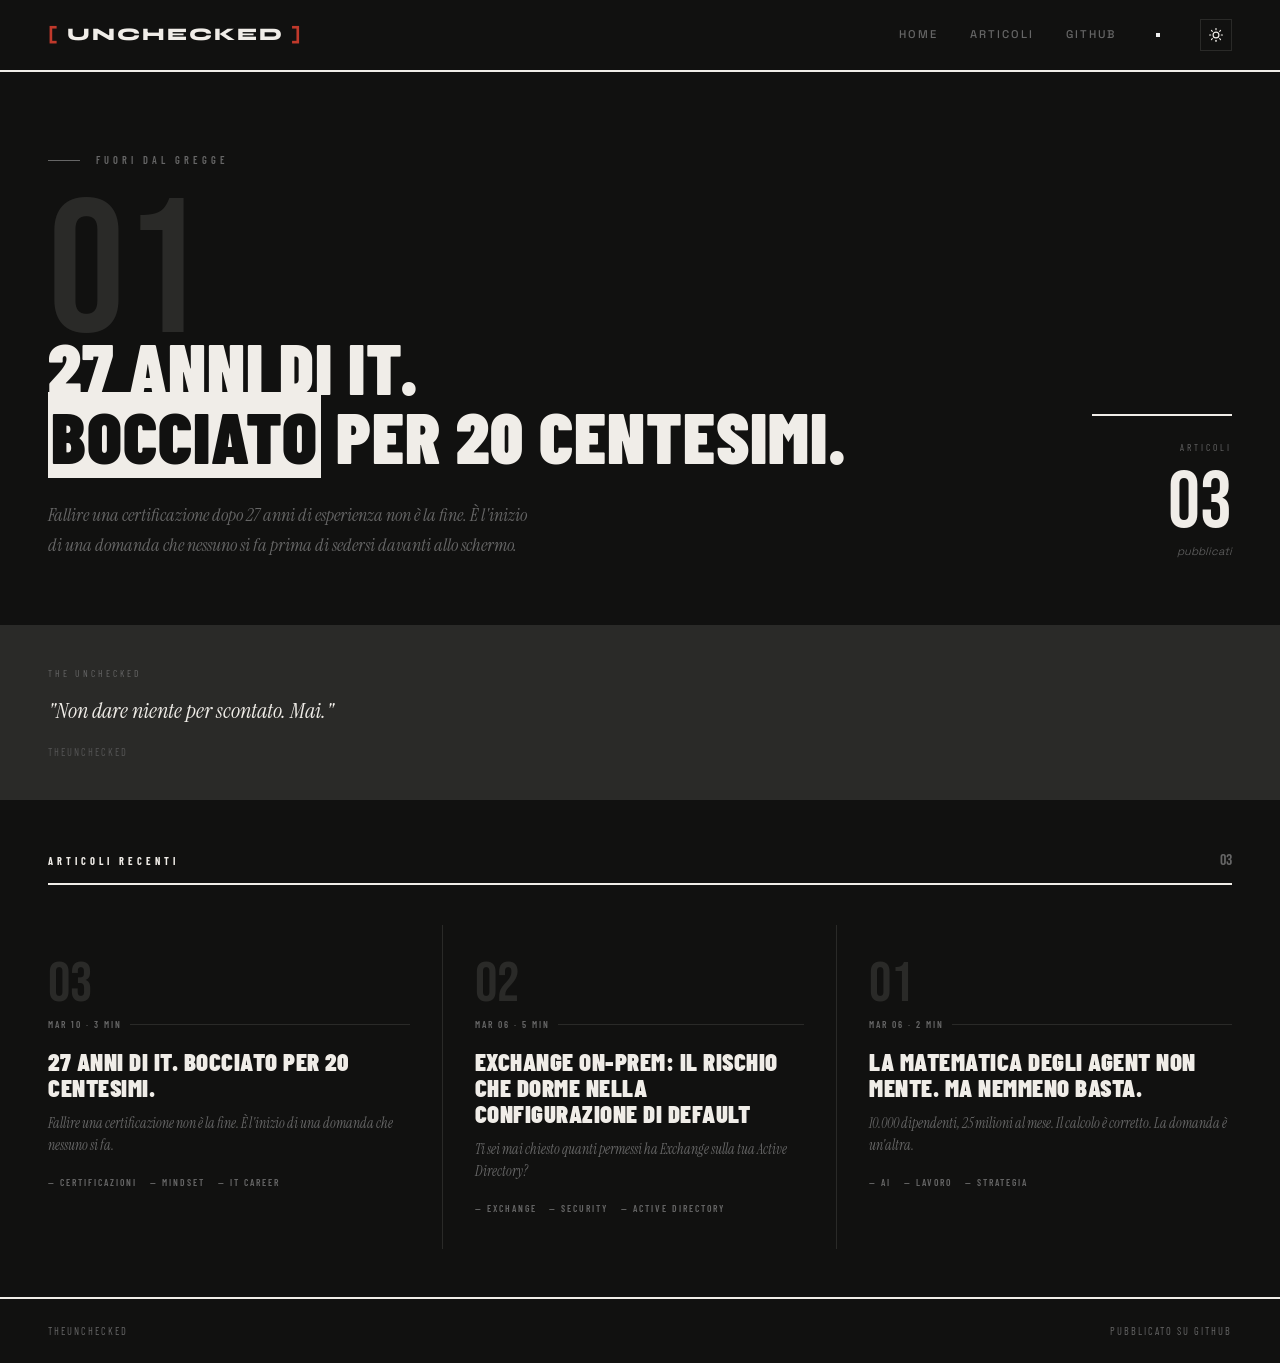
==== commit 1ce734c8: "Update index.html" ====
--- a/index.html
+++ b/index.html
@@ -5,18 +5,18 @@
   <meta charset="UTF-8">
   <meta name="viewport" content="width=device-width, initial-scale=1.0">
   <title>The Unchecked</title>
-  <meta name="description" content="Non dare niente per scontato. Mai. IT, sicurezza, AI, lavoro.">
+  <meta name="description" content="Non dare niente per scontato. Mai.">
   <meta property="og:type" content="website">
   <meta property="og:site_name" content="The Unchecked">
   <meta property="og:title" content="The Unchecked">
-  <meta property="og:description" content="Non dare niente per scontato. Mai. IT, sicurezza, AI, lavoro.">
-  <meta property="og:image" content="https://theunchecked.github.io/theunchecked/assets/favicon.png">
-  <meta property="og:url" content="https://theunchecked.github.io/theunchecked/">
+  <meta property="og:description" content="Non dare niente per scontato. Mai.">
+  <meta property="og:image" content="https://theunchecked.github.io/_unchecked_/assets/favicon.png">
+  <meta property="og:url" content="https://theunchecked.github.io/_unchecked_/">
   <meta name="twitter:card" content="summary_large_image">
   <meta name="twitter:title" content="The Unchecked">
   <meta name="twitter:description" content="Non dare niente per scontato. Mai.">
   <link rel="icon" type="image/png" href="assets/favicon.png">
-  <link rel="alternate" type="application/rss+xml" title="The Unchecked" href="https://theunchecked.github.io/theunchecked/feed.xml">
+  <link rel="alternate" type="application/rss+xml" title="The Unchecked" href="https://theunchecked.github.io/_unchecked_/feed.xml">
   <link rel="stylesheet" href="style.css">
 </head>
 <body>
@@ -27,8 +27,11 @@
       <ul class="nav-links">
         <li><a href="index.html">Home</a></li>
         <li><a href="#articoli">Articoli</a></li>
-        <li><a href="https://github.com/theunchecked/theunchecked" target="_blank">GitHub</a></li>
+        <li><a href="https://github.com/TheUnchecked/theunchecked" target="_blank">GitHub</a></li>
       </ul>
+      <button class="burger" id="burger" aria-label="Menu">
+        <span></span><span></span><span></span>
+      </button>
       <button id="theme-toggle" aria-label="Toggle theme">
         <svg id="theme-icon-dark" viewBox="0 0 24 24"><path d="M21 12.79A9 9 0 1 1 11.21 3 7 7 0 0 0 21 12.79z"/></svg>
         <svg id="theme-icon-light" viewBox="0 0 24 24"><circle cx="12" cy="12" r="5"/><line x1="12" y1="1" x2="12" y2="3"/><line x1="12" y1="21" x2="12" y2="23"/><line x1="4.22" y1="4.22" x2="5.64" y2="5.64"/><line x1="18.36" y1="18.36" x2="19.78" y2="19.78"/><line x1="1" y1="12" x2="3" y2="12"/><line x1="21" y1="12" x2="23" y2="12"/><line x1="4.22" y1="19.78" x2="5.64" y2="18.36"/><line x1="18.36" y1="5.64" x2="19.78" y2="4.22"/></svg>
@@ -38,88 +41,93 @@
 
   <section class="hero">
     <div>
-      <div class="hero-eyebrow">Ultimo articolo</div>
-      <span class="hero-number">07</span>
-      <h1 class="hero-title">RC4 e Kerberos: hai tempo fino a luglio 2026 . Non <mark>sprecarlo.</mark></h1>
-      <p class="hero-desc">Non dare niente per scontato. Mai. dentro alla realtà.</p>
+      <div class="hero-eyebrow">Fuori dal gregge</div>
+      <span class="hero-number">01</span>
+      <h1 class="hero-title">27 anni di IT.<br><mark>Bocciato</mark> per 20 centesimi.</h1>
+      <p class="hero-desc">Fallire una certificazione dopo 27 anni di esperienza non è la fine. È l'inizio di una domanda che nessuno si fa prima di sedersi davanti allo schermo.</p>
     </div>
     <div class="hero-right">
       <div class="hero-stat-label">Articoli</div>
-      <div class="hero-stat-num">07</div>
+      <div class="hero-stat-num">03</div>
       <div class="hero-stat-sub">pubblicati</div>
     </div>
   </section>
 
   <div class="featured">
     <div class="featured-label">The Unchecked</div>
-    <div class="featured-quote">"Non dare niente per scontato. Mai. dentro alla realtà."</div>
-    <div class="featured-byline">theunchecked</div>
+    <div class="featured-quote">"Non dare niente per scontato. Mai."</div>
+    <div class="featured-byline">TheUnchecked</div>
   </div>
 
   <section class="section" id="articoli">
     <div class="section-header">
       <div class="section-title">Articoli recenti</div>
-      <div class="section-count">07</div>
+      <div class="section-count">03</div>
     </div>
     <div class="grid">
-      <a class="card" href="articoli/RC4.html">
+
+      <a class="card" href="articoli/ho-fallito-la-certificazione.html">
+        <div class="card-num">03</div>
+        <div class="card-date">Mar 10 · 3 min</div>
+        <h3>27 anni di IT. Bocciato per 20 centesimi.</h3>
+        <p>Fallire una certificazione non è la fine. È l'inizio di una domanda che nessuno si fa.</p>
+        <div class="tags">
+          <span class="tag">Certificazioni</span>
+          <span class="tag">Mindset</span>
+          <span class="tag">IT Career</span>
+        </div>
+      </a>
+
+      <a class="card" href="articoli/exchange-split-permissions.html">
+        <div class="card-num">02</div>
+        <div class="card-date">Mar 06 · 5 min</div>
+        <h3>Exchange on-prem: il rischio che dorme nella configurazione di default</h3>
+        <p>Ti sei mai chiesto quanti permessi ha Exchange sulla tua Active Directory?</p>
+        <div class="tags">
+          <span class="tag">Exchange</span>
+          <span class="tag">Security</span>
+          <span class="tag">Active Directory</span>
+        </div>
+      </a>
+
+      <a class="card" href="articoli/la-matematica-degli-agent.html">
         <div class="card-num">01</div>
-        <div class="card-date">Mar 15 · 3 min</div>
-        <h3>RC4 e Kerberos: hai tempo fino a luglio 2026 . Non sprecarlo.</h3>
-        <p>Ti sei mai trovato a gestire un'interruzione di servizio su Active Directory senza capire immediatamente da dove venisse?</p>
-        <div class="tags"><span class="tag">Kerberos</span><span class="tag">Active Directory</span><span class="tag">Security</span><span class="tag">RC4</span></div>
+        <div class="card-date">Mar 06 · 2 min</div>
+        <h3>La matematica degli agent non mente. Ma nemmeno basta.</h3>
+        <p>10.000 dipendenti, 25 milioni al mese. Il calcolo è corretto. La domanda è un'altra.</p>
+        <div class="tags">
+          <span class="tag">AI</span>
+          <span class="tag">Lavoro</span>
+          <span class="tag">Strategia</span>
+        </div>
       </a>
-      <a class="card" href="articoli/adminsdholder.html">
-        <div class="card-num">02</div>
-        <div class="card-date">Mar 13 · 3 min</div>
-        <h3>AdminSDHolder: perché i tuoi permessi spariscono ogni 60 minuti .</h3>
-        <p>Hai appena passato mezz'ora a sistemare i permessi su un account in Active Directory. Riabiliti l'ereditarietà, salvi, tutto ok. Un'ora dopo il tuo collega ti c...</p>
-        <div class="tags"><span class="tag">Active Directory</span><span class="tag">Security</span><span class="tag">RBAC</span><span class="tag">IT Career</span></div>
-      </a>
-      <a class="card" href="articoli/domain-join-risks.html">
-        <div class="card-num">03</div>
-        <div class="card-date">Mar 13 · 6 min</div>
-        <h3>La falla silenziosa: i rischi dell'account Domain Join in Active Directory .</h3>
-        <p>Un tecnico dell'Help Desk scarta un nuovo laptop aziendale. Avvia l'installazione di Windows 11. Preme F12 per il boot PXE.</p>
-        <div class="tags"><span class="tag">Active Directory</span><span class="tag">Security</span><span class="tag">Blue Team</span></div>
-      </a>
-      <a class="card" href="articoli/zero-trust.html">
-        <div class="card-num">04</div>
-        <div class="card-date">Mar 11 · 4 min</div>
-        <h3>Zero Trust non è un prodotto. È una mentalità .</h3>
-        <p>Ogni vendor di sicurezza ha una soluzione Zero Trust. Firewall Zero Trust. VPN Zero Trust. Antivirus Zero Trust. Se metti "Zero Trust" su qualsiasi cosa, il pre...</p>
-        <div class="tags"><span class="tag">Zero Trust</span><span class="tag">Active Directory</span><span class="tag">Security</span><span class="tag">Strategia</span></div>
-      </a>
-      <a class="card" href="articoli/ho-fallito-la-certificazione.html">
-        <div class="card-num">05</div>
-        <div class="card-date">Mar 10 · 3 min</div>
-        <h3>27 anni di IT. Bocciato per 20 centesimi .</h3>
-        <p>27 anni di lavoro nell'IT.</p>
-        <div class="tags"><span class="tag">Certificazioni</span><span class="tag">IT Career</span><span class="tag">Formazione</span><span class="tag">Mindset</span></div>
-      </a>
-      <a class="card" href="articoli/exchange-split-permissions.html">
-        <div class="card-num">06</div>
-        <div class="card-date">Mar 06 · 3 min</div>
-        <h3>Exchange on-prem: il rischio che dorme nella tua configurazione di default</h3>
-        <p>Si chiamaShared Permissions Modella configurazione con cui Exchange viene installato per impostazione predefinita. Funziona così: Exchange riceve permessi ampi ...</p>
-        <div class="tags"><span class="tag">Exchange</span><span class="tag">Active Directory</span><span class="tag">RBAC</span><span class="tag">Security</span></div>
-      </a>
-      <a class="card" href="articoli/la-matematica-degli-agent.html">
-        <div class="card-num">07</div>
-        <div class="card-date">Mar 06 · 2 min</div>
-        <h3>La matematica degli agent non mente, ma siamo sicuri che basti questo?</h3>
-        <p>Un'azienda, 10.000 dipendenti. Costo medio: 5.000€ al mese a persona, tasse incluse. Diciamo che la metà fa lavoro eseguibile da un sistema automatizzato. Sono2...</p>
-        <div class="tags"><span class="tag">AI</span><span class="tag">Lavoro</span><span class="tag">Agent</span><span class="tag">Strategia</span></div>
-      </a>
+
     </div>
   </section>
 
   <footer>
     <span>theunchecked</span>
-    <span>pubblicato su <a href="https://github.com/theunchecked/theunchecked">github</a></span>
+    <span>pubblicato su <a href="https://github.com/TheUnchecked/theunchecked">github</a></span>
   </footer>
 
   <script>
+    // Burger menu
+    const burger = document.getElementById("burger");
+    const navLinks = document.querySelector(".nav-links");
+    if (burger) {
+      burger.addEventListener("click", () => {
+        burger.classList.toggle("open");
+        navLinks.classList.toggle("mobile-open");
+        document.body.style.overflow = navLinks.classList.contains("mobile-open") ? "hidden" : "";
+      });
+      navLinks.querySelectorAll("a").forEach(a => {
+        a.addEventListener("click", () => {
+          burger.classList.remove("open");
+          navLinks.classList.remove("mobile-open");
+          document.body.style.overflow = "";
+        });
+      });
+    }
     const toggle = document.getElementById('theme-toggle');
     const html = document.documentElement;
     toggle.addEventListener('click', () => {
@@ -127,13 +135,14 @@
       html.setAttribute('data-theme', next);
       localStorage.setItem('theme', next);
     });
+
     const observer = new IntersectionObserver((entries) => {
       entries.forEach((e, i) => {
         if (e.isIntersecting) setTimeout(() => e.target.classList.add('visible'), i * 120);
       });
     }, { threshold: 0.1 });
-    document.querySelectorAll('.card').forEach(c => observer.observe(c));
+    document.querySelectorAll('.card, .fade-in').forEach(c => observer.observe(c));
   </script>
 
 </body>
-</html>+</html>
--- a/style.css
+++ b/style.css
@@ -29,6 +29,12 @@
   --ink-black:  #f0ede8;
 }
 
+/* ---- Selection highlight ---- */
+::selection {
+  background: #c0392b;
+  color: #fafaf8;
+}
+
 /* ---- Reset ---- */
 *, *::before, *::after { box-sizing: border-box; margin: 0; padding: 0; }
 html { scroll-behavior: smooth; }
@@ -68,6 +74,7 @@
   letter-spacing: 2px;
   text-transform: uppercase;
   color: var(--ink);
+  white-space: nowrap;
 }
 
 .logo span { color: #c0392b; font-weight: 800; }
@@ -388,7 +395,17 @@
   margin: 0 auto;
 }
 
-.article-meta {
+.article-number {
+  display: block;
+  font-family: var(--font-disp);
+  font-size: 6rem;
+  line-height: 0.85;
+  color: var(--ink-xlight);
+  margin-bottom: -0.5rem;
+  user-select: none;
+}
+
+
   font-family: var(--font-head);
   font-size: 0.6rem;
   letter-spacing: 3px;
@@ -410,7 +427,7 @@
 
 .article-page-title {
   font-family: var(--font-head);
-  font-size: 3.8rem;
+  font-size: 3.2rem;
   font-weight: 900;
   line-height: 0.95;
   text-transform: uppercase;
@@ -912,7 +929,7 @@
   .grid { grid-template-columns: 1fr; }
   .card { border-right: none; border-bottom: 1px solid var(--ink-xlight); padding: 1.5rem 0 !important; }
   .article-header { padding: 3rem 1.5rem 2rem; }
-  .article-page-title { font-size: 2.4rem; }
+  .article-page-title { font-size: 2rem; line-height: 1; }
   .article-content { padding: 2rem 1.5rem 4rem; }
   .two-cols { grid-template-columns: 1fr; }
   .col-left { border-right: none; border-bottom: 1px solid var(--ink-xlight); }
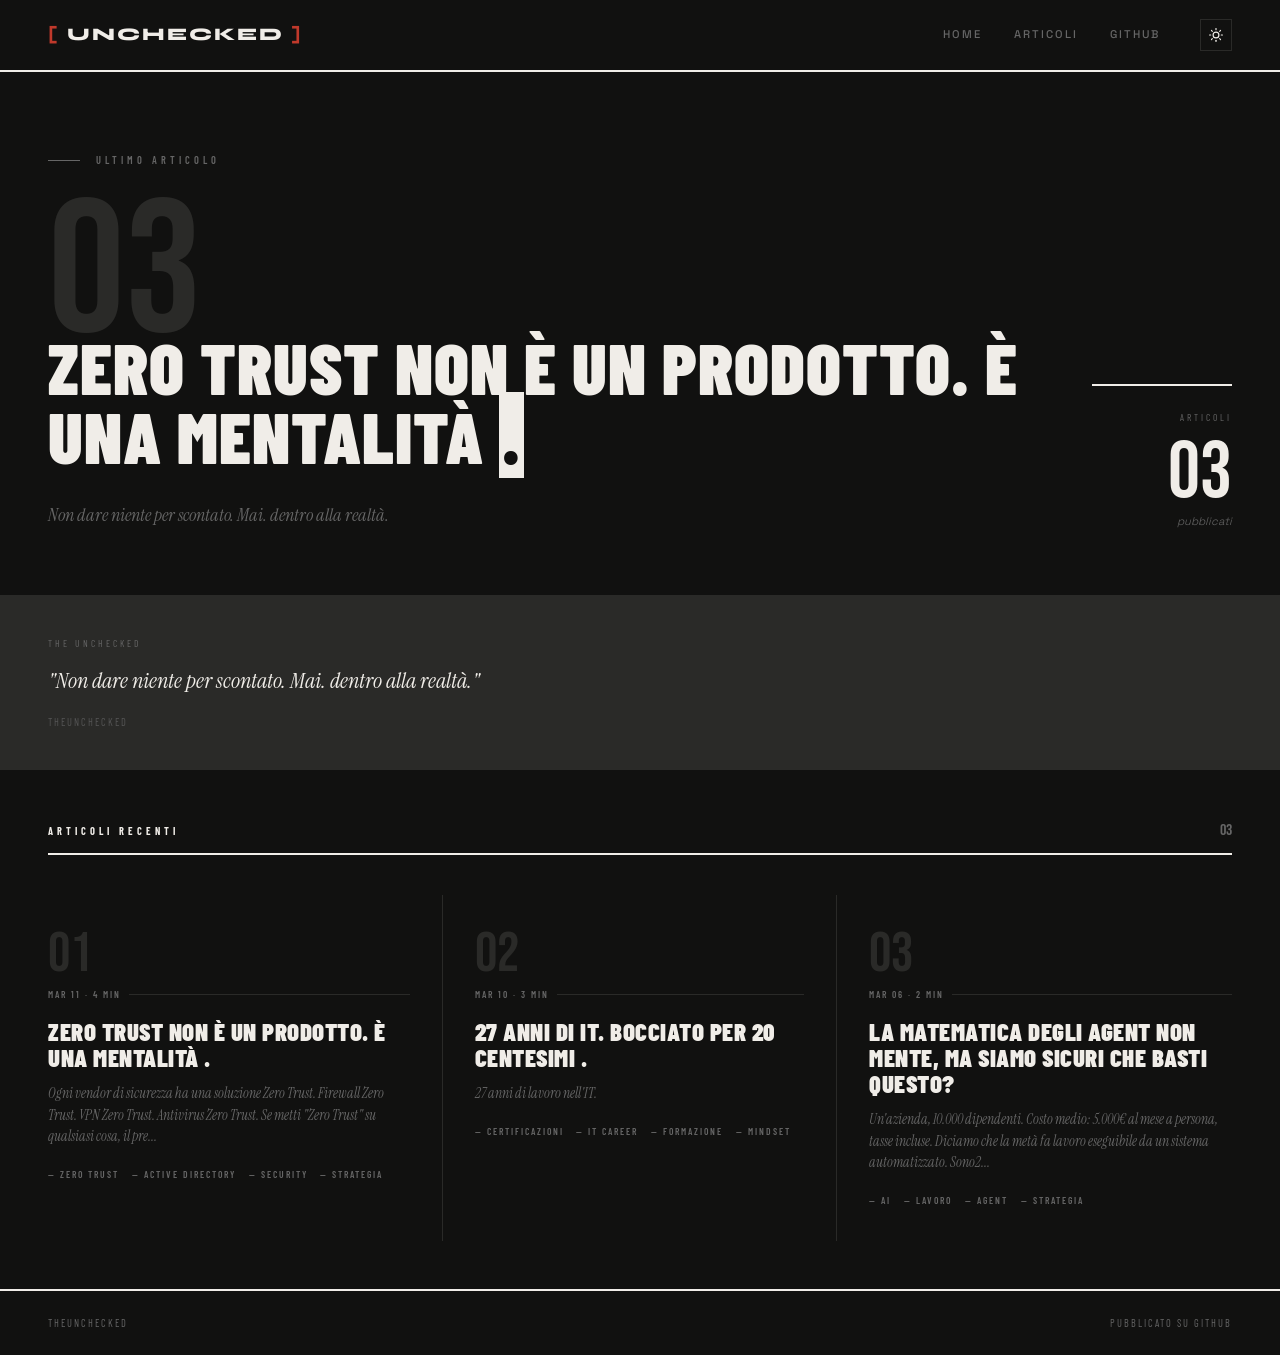
==== commit 1a067d6c: "Auto: aggiorna homepage e feed" ====
--- a/index.html
+++ b/index.html
@@ -5,11 +5,11 @@
   <meta charset="UTF-8">
   <meta name="viewport" content="width=device-width, initial-scale=1.0">
   <title>The Unchecked</title>
-  <meta name="description" content="Non dare niente per scontato. Mai.">
+  <meta name="description" content="Non dare niente per scontato. Mai. IT, sicurezza, AI, lavoro.">
   <meta property="og:type" content="website">
   <meta property="og:site_name" content="The Unchecked">
   <meta property="og:title" content="The Unchecked">
-  <meta property="og:description" content="Non dare niente per scontato. Mai.">
+  <meta property="og:description" content="Non dare niente per scontato. Mai. IT, sicurezza, AI, lavoro.">
   <meta property="og:image" content="https://theunchecked.github.io/_unchecked_/assets/favicon.png">
   <meta property="og:url" content="https://theunchecked.github.io/_unchecked_/">
   <meta name="twitter:card" content="summary_large_image">
@@ -27,11 +27,8 @@
       <ul class="nav-links">
         <li><a href="index.html">Home</a></li>
         <li><a href="#articoli">Articoli</a></li>
-        <li><a href="https://github.com/TheUnchecked/theunchecked" target="_blank">GitHub</a></li>
+        <li><a href="https://github.com/theunchecked/_unchecked_" target="_blank">GitHub</a></li>
       </ul>
-      <button class="burger" id="burger" aria-label="Menu">
-        <span></span><span></span><span></span>
-      </button>
       <button id="theme-toggle" aria-label="Toggle theme">
         <svg id="theme-icon-dark" viewBox="0 0 24 24"><path d="M21 12.79A9 9 0 1 1 11.21 3 7 7 0 0 0 21 12.79z"/></svg>
         <svg id="theme-icon-light" viewBox="0 0 24 24"><circle cx="12" cy="12" r="5"/><line x1="12" y1="1" x2="12" y2="3"/><line x1="12" y1="21" x2="12" y2="23"/><line x1="4.22" y1="4.22" x2="5.64" y2="5.64"/><line x1="18.36" y1="18.36" x2="19.78" y2="19.78"/><line x1="1" y1="12" x2="3" y2="12"/><line x1="21" y1="12" x2="23" y2="12"/><line x1="4.22" y1="19.78" x2="5.64" y2="18.36"/><line x1="18.36" y1="5.64" x2="19.78" y2="4.22"/></svg>
@@ -41,10 +38,10 @@
 
   <section class="hero">
     <div>
-      <div class="hero-eyebrow">Fuori dal gregge</div>
-      <span class="hero-number">01</span>
-      <h1 class="hero-title">27 anni di IT.<br><mark>Bocciato</mark> per 20 centesimi.</h1>
-      <p class="hero-desc">Fallire una certificazione dopo 27 anni di esperienza non è la fine. È l'inizio di una domanda che nessuno si fa prima di sedersi davanti allo schermo.</p>
+      <div class="hero-eyebrow">Ultimo articolo</div>
+      <span class="hero-number">03</span>
+      <h1 class="hero-title">Zero Trust non è un prodotto. È una mentalità <mark>.</mark></h1>
+      <p class="hero-desc">Non dare niente per scontato. Mai. dentro alla realtà.</p>
     </div>
     <div class="hero-right">
       <div class="hero-stat-label">Articoli</div>
@@ -55,8 +52,8 @@
 
   <div class="featured">
     <div class="featured-label">The Unchecked</div>
-    <div class="featured-quote">"Non dare niente per scontato. Mai."</div>
-    <div class="featured-byline">TheUnchecked</div>
+    <div class="featured-quote">"Non dare niente per scontato. Mai. dentro alla realtà."</div>
+    <div class="featured-byline">theunchecked</div>
   </div>
 
   <section class="section" id="articoli">
@@ -65,69 +62,36 @@
       <div class="section-count">03</div>
     </div>
     <div class="grid">
-
+      <a class="card" href="articoli/zero-trust.html">
+        <div class="card-num">01</div>
+        <div class="card-date">Mar 11 · 4 min</div>
+        <h3>Zero Trust non è un prodotto. È una mentalità .</h3>
+        <p>Ogni vendor di sicurezza ha una soluzione Zero Trust. Firewall Zero Trust. VPN Zero Trust. Antivirus Zero Trust. Se metti "Zero Trust" su qualsiasi cosa, il pre...</p>
+        <div class="tags"><span class="tag">Zero Trust</span><span class="tag">Active Directory</span><span class="tag">Security</span><span class="tag">Strategia</span></div>
+      </a>
       <a class="card" href="articoli/ho-fallito-la-certificazione.html">
+        <div class="card-num">02</div>
+        <div class="card-date">Mar 10 · 3 min</div>
+        <h3>27 anni di IT. Bocciato per 20 centesimi .</h3>
+        <p>27 anni di lavoro nell'IT.</p>
+        <div class="tags"><span class="tag">Certificazioni</span><span class="tag">IT Career</span><span class="tag">Formazione</span><span class="tag">Mindset</span></div>
+      </a>
+      <a class="card" href="articoli/la-matematica-degli-agent.html">
         <div class="card-num">03</div>
-        <div class="card-date">Mar 10 · 3 min</div>
-        <h3>27 anni di IT. Bocciato per 20 centesimi.</h3>
-        <p>Fallire una certificazione non è la fine. È l'inizio di una domanda che nessuno si fa.</p>
-        <div class="tags">
-          <span class="tag">Certificazioni</span>
-          <span class="tag">Mindset</span>
-          <span class="tag">IT Career</span>
-        </div>
+        <div class="card-date">Mar 06 · 2 min</div>
+        <h3>La matematica degli agent non mente, ma siamo sicuri che basti questo?</h3>
+        <p>Un'azienda, 10.000 dipendenti. Costo medio: 5.000€ al mese a persona, tasse incluse. Diciamo che la metà fa lavoro eseguibile da un sistema automatizzato. Sono2...</p>
+        <div class="tags"><span class="tag">AI</span><span class="tag">Lavoro</span><span class="tag">Agent</span><span class="tag">Strategia</span></div>
       </a>
-
-      <a class="card" href="articoli/exchange-split-permissions.html">
-        <div class="card-num">02</div>
-        <div class="card-date">Mar 06 · 5 min</div>
-        <h3>Exchange on-prem: il rischio che dorme nella configurazione di default</h3>
-        <p>Ti sei mai chiesto quanti permessi ha Exchange sulla tua Active Directory?</p>
-        <div class="tags">
-          <span class="tag">Exchange</span>
-          <span class="tag">Security</span>
-          <span class="tag">Active Directory</span>
-        </div>
-      </a>
-
-      <a class="card" href="articoli/la-matematica-degli-agent.html">
-        <div class="card-num">01</div>
-        <div class="card-date">Mar 06 · 2 min</div>
-        <h3>La matematica degli agent non mente. Ma nemmeno basta.</h3>
-        <p>10.000 dipendenti, 25 milioni al mese. Il calcolo è corretto. La domanda è un'altra.</p>
-        <div class="tags">
-          <span class="tag">AI</span>
-          <span class="tag">Lavoro</span>
-          <span class="tag">Strategia</span>
-        </div>
-      </a>
-
     </div>
   </section>
 
   <footer>
     <span>theunchecked</span>
-    <span>pubblicato su <a href="https://github.com/TheUnchecked/theunchecked">github</a></span>
+    <span>pubblicato su <a href="https://github.com/theunchecked/_unchecked_">github</a></span>
   </footer>
 
   <script>
-    // Burger menu
-    const burger = document.getElementById("burger");
-    const navLinks = document.querySelector(".nav-links");
-    if (burger) {
-      burger.addEventListener("click", () => {
-        burger.classList.toggle("open");
-        navLinks.classList.toggle("mobile-open");
-        document.body.style.overflow = navLinks.classList.contains("mobile-open") ? "hidden" : "";
-      });
-      navLinks.querySelectorAll("a").forEach(a => {
-        a.addEventListener("click", () => {
-          burger.classList.remove("open");
-          navLinks.classList.remove("mobile-open");
-          document.body.style.overflow = "";
-        });
-      });
-    }
     const toggle = document.getElementById('theme-toggle');
     const html = document.documentElement;
     toggle.addEventListener('click', () => {
@@ -135,14 +99,13 @@
       html.setAttribute('data-theme', next);
       localStorage.setItem('theme', next);
     });
-
     const observer = new IntersectionObserver((entries) => {
       entries.forEach((e, i) => {
         if (e.isIntersecting) setTimeout(() => e.target.classList.add('visible'), i * 120);
       });
     }, { threshold: 0.1 });
-    document.querySelectorAll('.card, .fade-in').forEach(c => observer.observe(c));
+    document.querySelectorAll('.card').forEach(c => observer.observe(c));
   </script>
 
 </body>
-</html>
+</html>
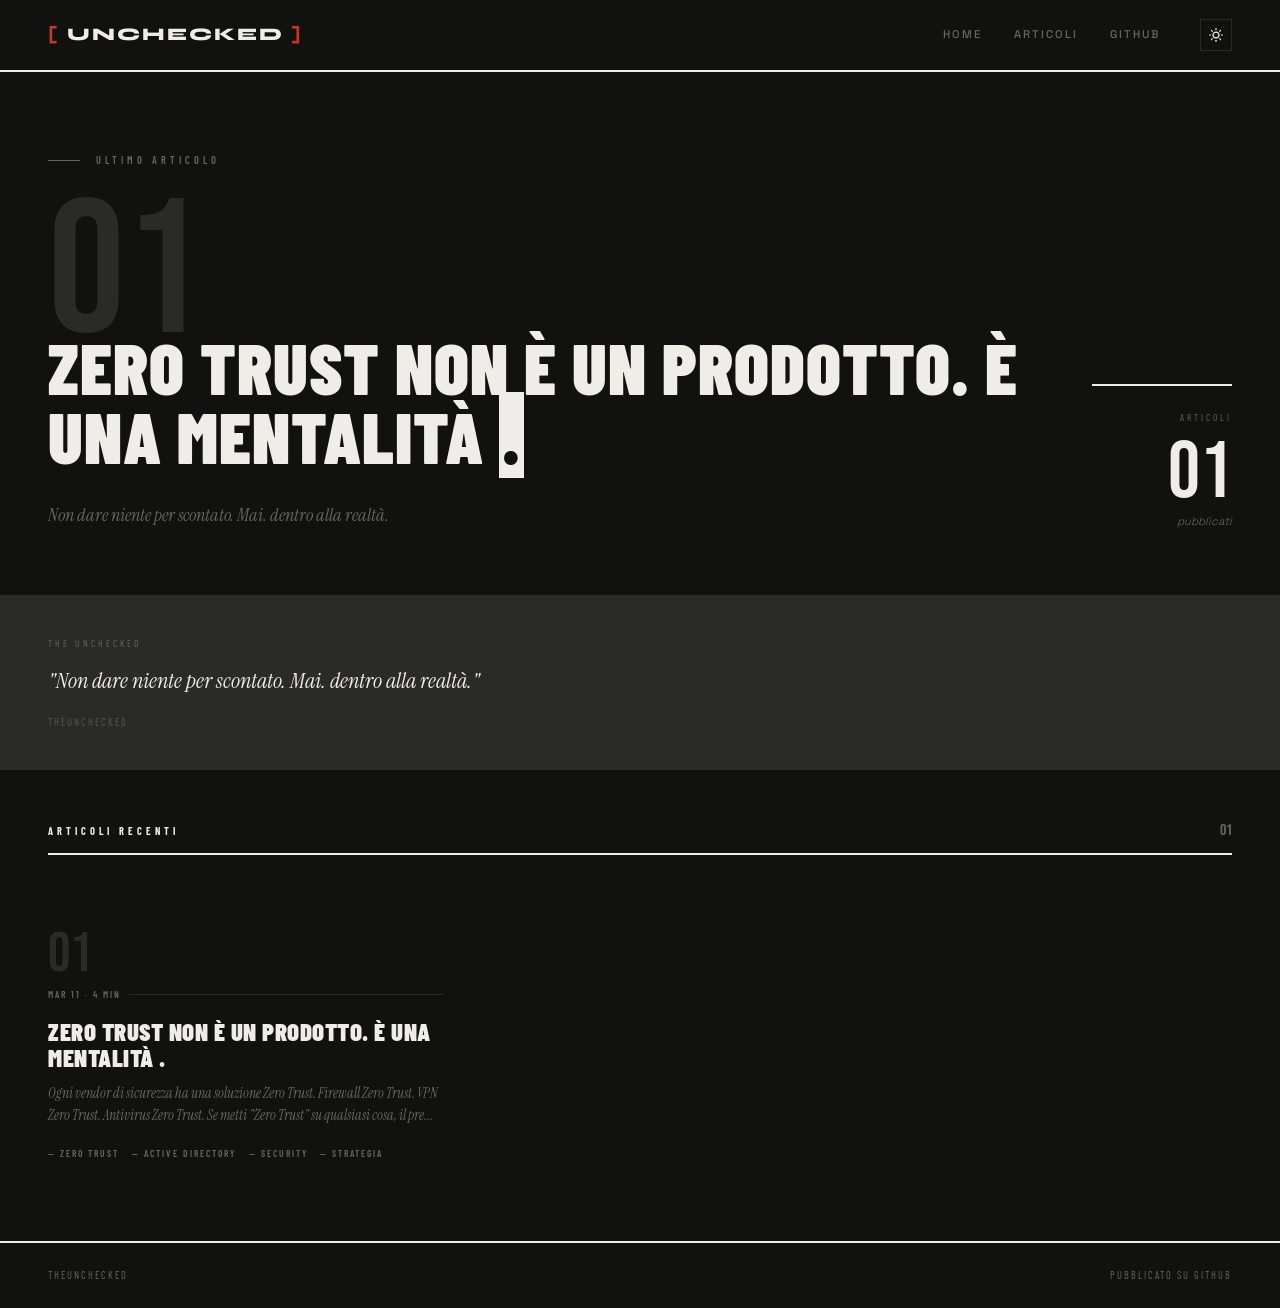
==== commit 9c646381: "Auto: aggiorna homepage e feed" ====
--- a/index.html
+++ b/index.html
@@ -39,13 +39,13 @@
   <section class="hero">
     <div>
       <div class="hero-eyebrow">Ultimo articolo</div>
-      <span class="hero-number">03</span>
+      <span class="hero-number">01</span>
       <h1 class="hero-title">Zero Trust non è un prodotto. È una mentalità <mark>.</mark></h1>
       <p class="hero-desc">Non dare niente per scontato. Mai. dentro alla realtà.</p>
     </div>
     <div class="hero-right">
       <div class="hero-stat-label">Articoli</div>
-      <div class="hero-stat-num">03</div>
+      <div class="hero-stat-num">01</div>
       <div class="hero-stat-sub">pubblicati</div>
     </div>
   </section>
@@ -59,7 +59,7 @@
   <section class="section" id="articoli">
     <div class="section-header">
       <div class="section-title">Articoli recenti</div>
-      <div class="section-count">03</div>
+      <div class="section-count">01</div>
     </div>
     <div class="grid">
       <a class="card" href="articoli/zero-trust.html">
@@ -68,20 +68,6 @@
         <h3>Zero Trust non è un prodotto. È una mentalità .</h3>
         <p>Ogni vendor di sicurezza ha una soluzione Zero Trust. Firewall Zero Trust. VPN Zero Trust. Antivirus Zero Trust. Se metti "Zero Trust" su qualsiasi cosa, il pre...</p>
         <div class="tags"><span class="tag">Zero Trust</span><span class="tag">Active Directory</span><span class="tag">Security</span><span class="tag">Strategia</span></div>
-      </a>
-      <a class="card" href="articoli/ho-fallito-la-certificazione.html">
-        <div class="card-num">02</div>
-        <div class="card-date">Mar 10 · 3 min</div>
-        <h3>27 anni di IT. Bocciato per 20 centesimi .</h3>
-        <p>27 anni di lavoro nell'IT.</p>
-        <div class="tags"><span class="tag">Certificazioni</span><span class="tag">IT Career</span><span class="tag">Formazione</span><span class="tag">Mindset</span></div>
-      </a>
-      <a class="card" href="articoli/la-matematica-degli-agent.html">
-        <div class="card-num">03</div>
-        <div class="card-date">Mar 06 · 2 min</div>
-        <h3>La matematica degli agent non mente, ma siamo sicuri che basti questo?</h3>
-        <p>Un'azienda, 10.000 dipendenti. Costo medio: 5.000€ al mese a persona, tasse incluse. Diciamo che la metà fa lavoro eseguibile da un sistema automatizzato. Sono2...</p>
-        <div class="tags"><span class="tag">AI</span><span class="tag">Lavoro</span><span class="tag">Agent</span><span class="tag">Strategia</span></div>
       </a>
     </div>
   </section>
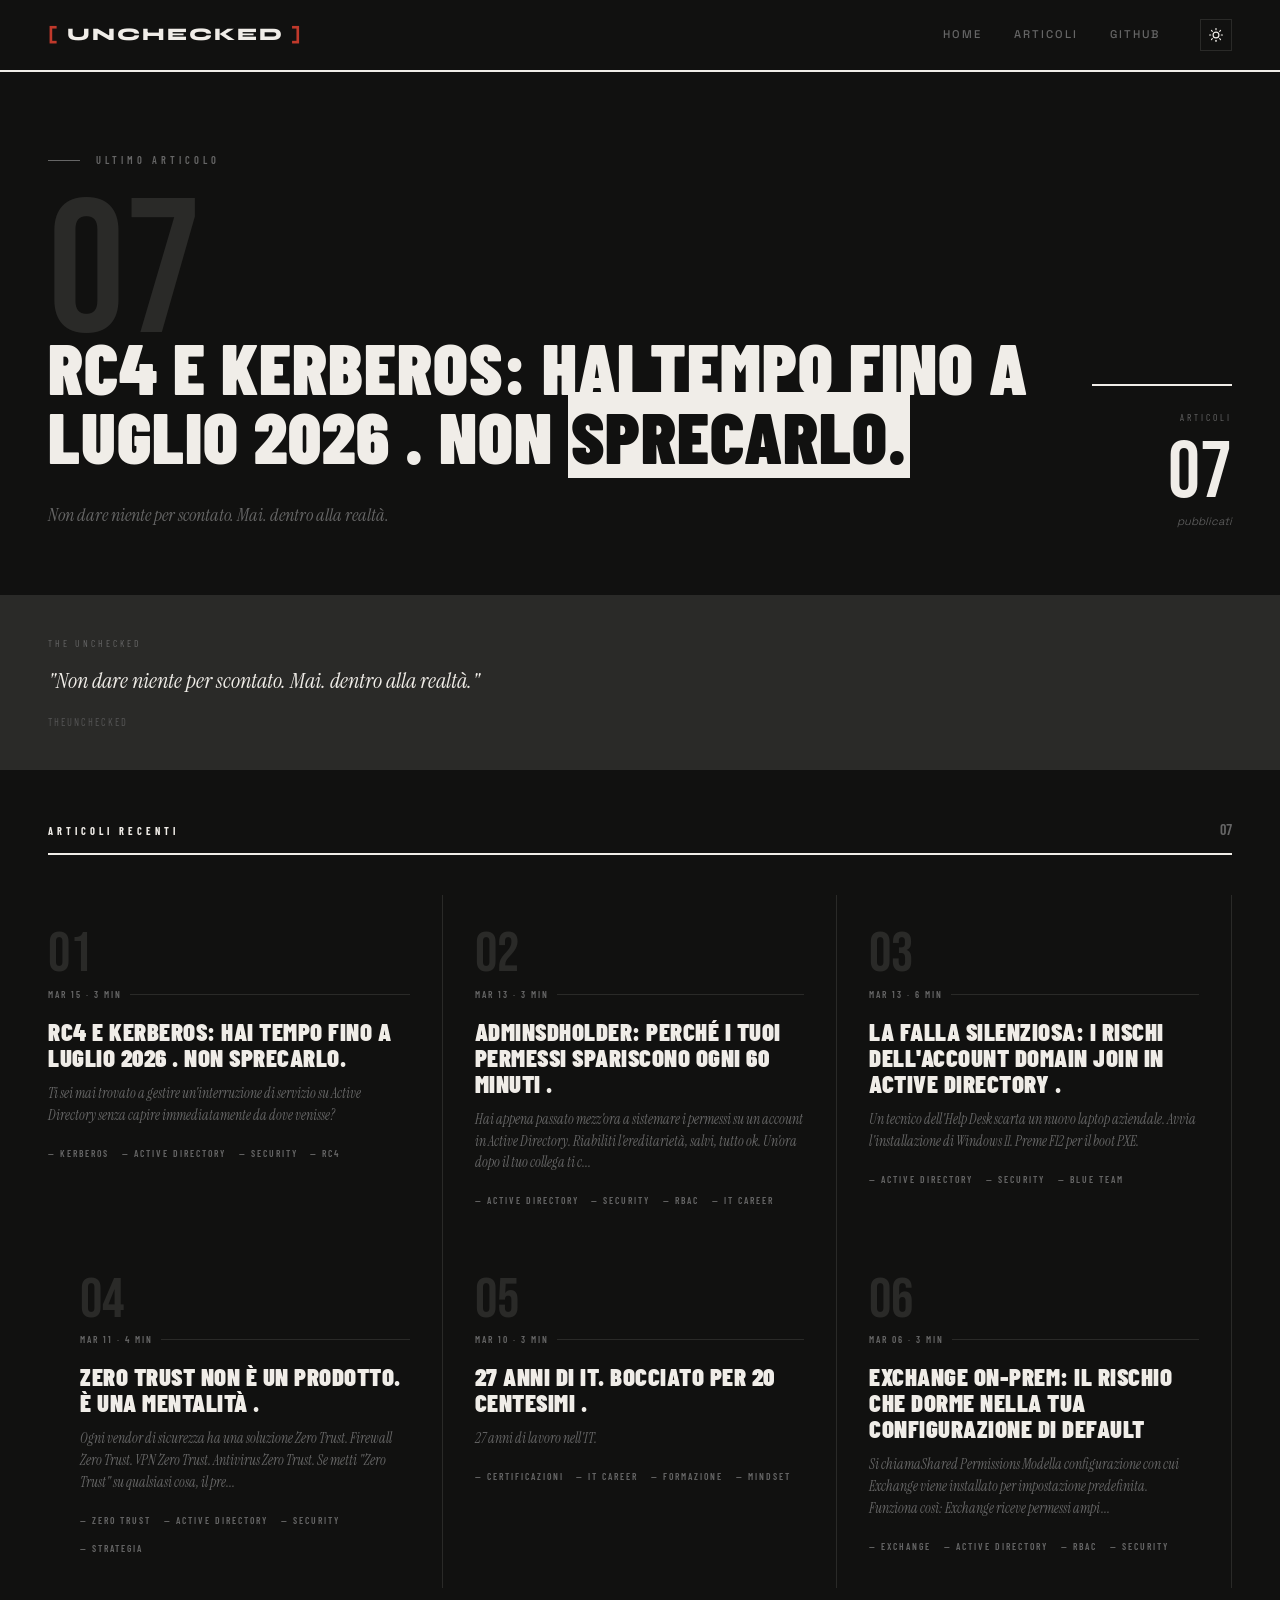
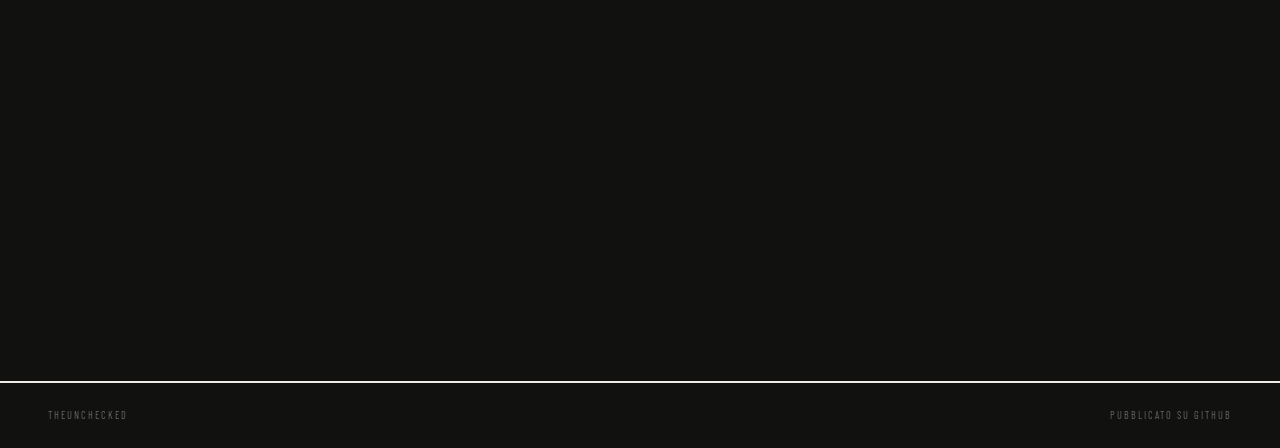
==== commit ff82c8fe: "Auto: aggiorna homepage e feed" ====
--- a/index.html
+++ b/index.html
@@ -39,13 +39,13 @@
   <section class="hero">
     <div>
       <div class="hero-eyebrow">Ultimo articolo</div>
-      <span class="hero-number">01</span>
-      <h1 class="hero-title">Zero Trust non è un prodotto. È una mentalità <mark>.</mark></h1>
+      <span class="hero-number">07</span>
+      <h1 class="hero-title">RC4 e Kerberos: hai tempo fino a luglio 2026 . Non <mark>sprecarlo.</mark></h1>
       <p class="hero-desc">Non dare niente per scontato. Mai. dentro alla realtà.</p>
     </div>
     <div class="hero-right">
       <div class="hero-stat-label">Articoli</div>
-      <div class="hero-stat-num">01</div>
+      <div class="hero-stat-num">07</div>
       <div class="hero-stat-sub">pubblicati</div>
     </div>
   </section>
@@ -59,15 +59,57 @@
   <section class="section" id="articoli">
     <div class="section-header">
       <div class="section-title">Articoli recenti</div>
-      <div class="section-count">01</div>
+      <div class="section-count">07</div>
     </div>
     <div class="grid">
+      <a class="card" href="articoli/rc4-kerberos-2026.html">
+        <div class="card-num">01</div>
+        <div class="card-date">Mar 15 · 3 min</div>
+        <h3>RC4 e Kerberos: hai tempo fino a luglio 2026 . Non sprecarlo.</h3>
+        <p>Ti sei mai trovato a gestire un'interruzione di servizio su Active Directory senza capire immediatamente da dove venisse?</p>
+        <div class="tags"><span class="tag">Kerberos</span><span class="tag">Active Directory</span><span class="tag">Security</span><span class="tag">RC4</span></div>
+      </a>
+      <a class="card" href="articoli/adminsdholder.html">
+        <div class="card-num">02</div>
+        <div class="card-date">Mar 13 · 3 min</div>
+        <h3>AdminSDHolder: perché i tuoi permessi spariscono ogni 60 minuti .</h3>
+        <p>Hai appena passato mezz'ora a sistemare i permessi su un account in Active Directory. Riabiliti l'ereditarietà, salvi, tutto ok. Un'ora dopo il tuo collega ti c...</p>
+        <div class="tags"><span class="tag">Active Directory</span><span class="tag">Security</span><span class="tag">RBAC</span><span class="tag">IT Career</span></div>
+      </a>
+      <a class="card" href="articoli/domain-join-risks.html">
+        <div class="card-num">03</div>
+        <div class="card-date">Mar 13 · 6 min</div>
+        <h3>La falla silenziosa: i rischi dell'account Domain Join in Active Directory .</h3>
+        <p>Un tecnico dell'Help Desk scarta un nuovo laptop aziendale. Avvia l'installazione di Windows 11. Preme F12 per il boot PXE.</p>
+        <div class="tags"><span class="tag">Active Directory</span><span class="tag">Security</span><span class="tag">Blue Team</span></div>
+      </a>
       <a class="card" href="articoli/zero-trust.html">
-        <div class="card-num">01</div>
+        <div class="card-num">04</div>
         <div class="card-date">Mar 11 · 4 min</div>
         <h3>Zero Trust non è un prodotto. È una mentalità .</h3>
         <p>Ogni vendor di sicurezza ha una soluzione Zero Trust. Firewall Zero Trust. VPN Zero Trust. Antivirus Zero Trust. Se metti "Zero Trust" su qualsiasi cosa, il pre...</p>
         <div class="tags"><span class="tag">Zero Trust</span><span class="tag">Active Directory</span><span class="tag">Security</span><span class="tag">Strategia</span></div>
+      </a>
+      <a class="card" href="articoli/ho-fallito-la-certificazione.html">
+        <div class="card-num">05</div>
+        <div class="card-date">Mar 10 · 3 min</div>
+        <h3>27 anni di IT. Bocciato per 20 centesimi .</h3>
+        <p>27 anni di lavoro nell'IT.</p>
+        <div class="tags"><span class="tag">Certificazioni</span><span class="tag">IT Career</span><span class="tag">Formazione</span><span class="tag">Mindset</span></div>
+      </a>
+      <a class="card" href="articoli/exchange-split-permissions.html">
+        <div class="card-num">06</div>
+        <div class="card-date">Mar 06 · 3 min</div>
+        <h3>Exchange on-prem: il rischio che dorme nella tua configurazione di default</h3>
+        <p>Si chiamaShared Permissions Modella configurazione con cui Exchange viene installato per impostazione predefinita. Funziona così: Exchange riceve permessi ampi ...</p>
+        <div class="tags"><span class="tag">Exchange</span><span class="tag">Active Directory</span><span class="tag">RBAC</span><span class="tag">Security</span></div>
+      </a>
+      <a class="card" href="articoli/la-matematica-degli-agent.html">
+        <div class="card-num">07</div>
+        <div class="card-date">Mar 06 · 2 min</div>
+        <h3>La matematica degli agent non mente, ma siamo sicuri che basti questo?</h3>
+        <p>Un'azienda, 10.000 dipendenti. Costo medio: 5.000€ al mese a persona, tasse incluse. Diciamo che la metà fa lavoro eseguibile da un sistema automatizzato. Sono2...</p>
+        <div class="tags"><span class="tag">AI</span><span class="tag">Lavoro</span><span class="tag">Agent</span><span class="tag">Strategia</span></div>
       </a>
     </div>
   </section>
